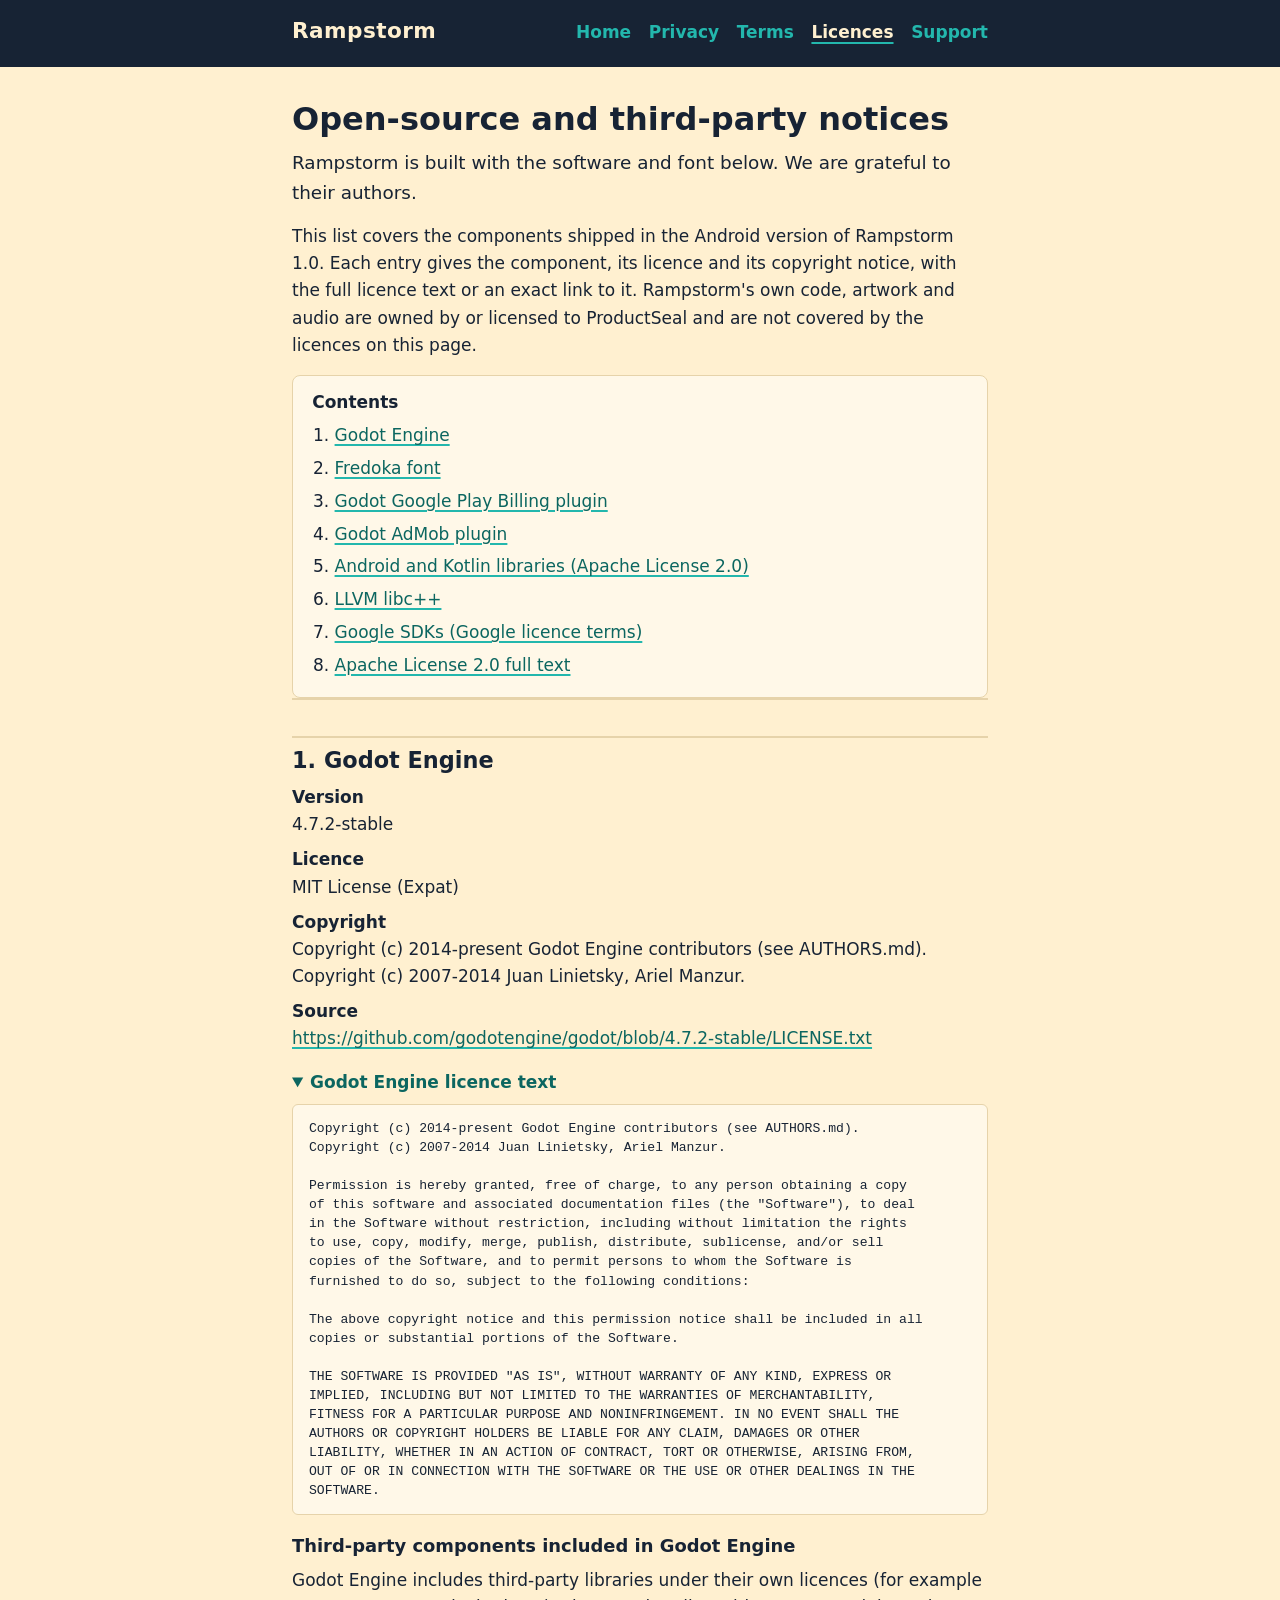
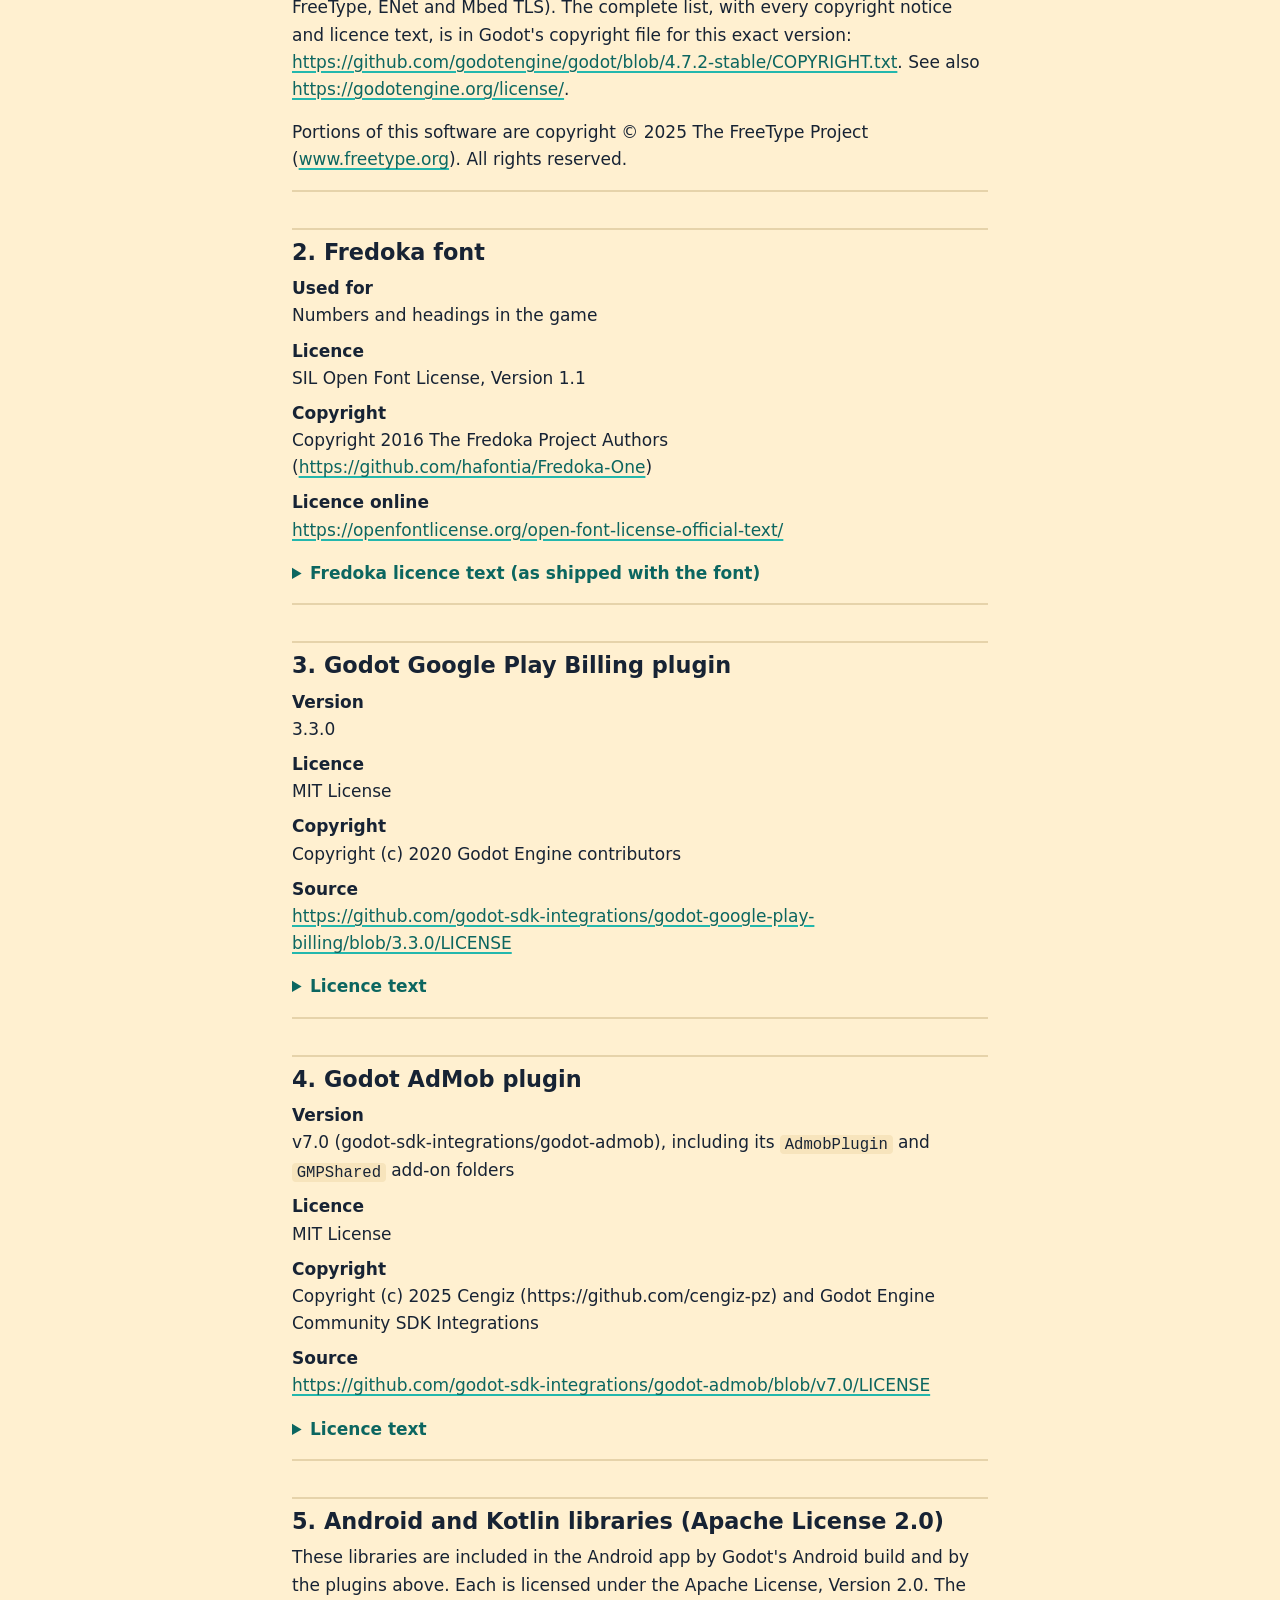
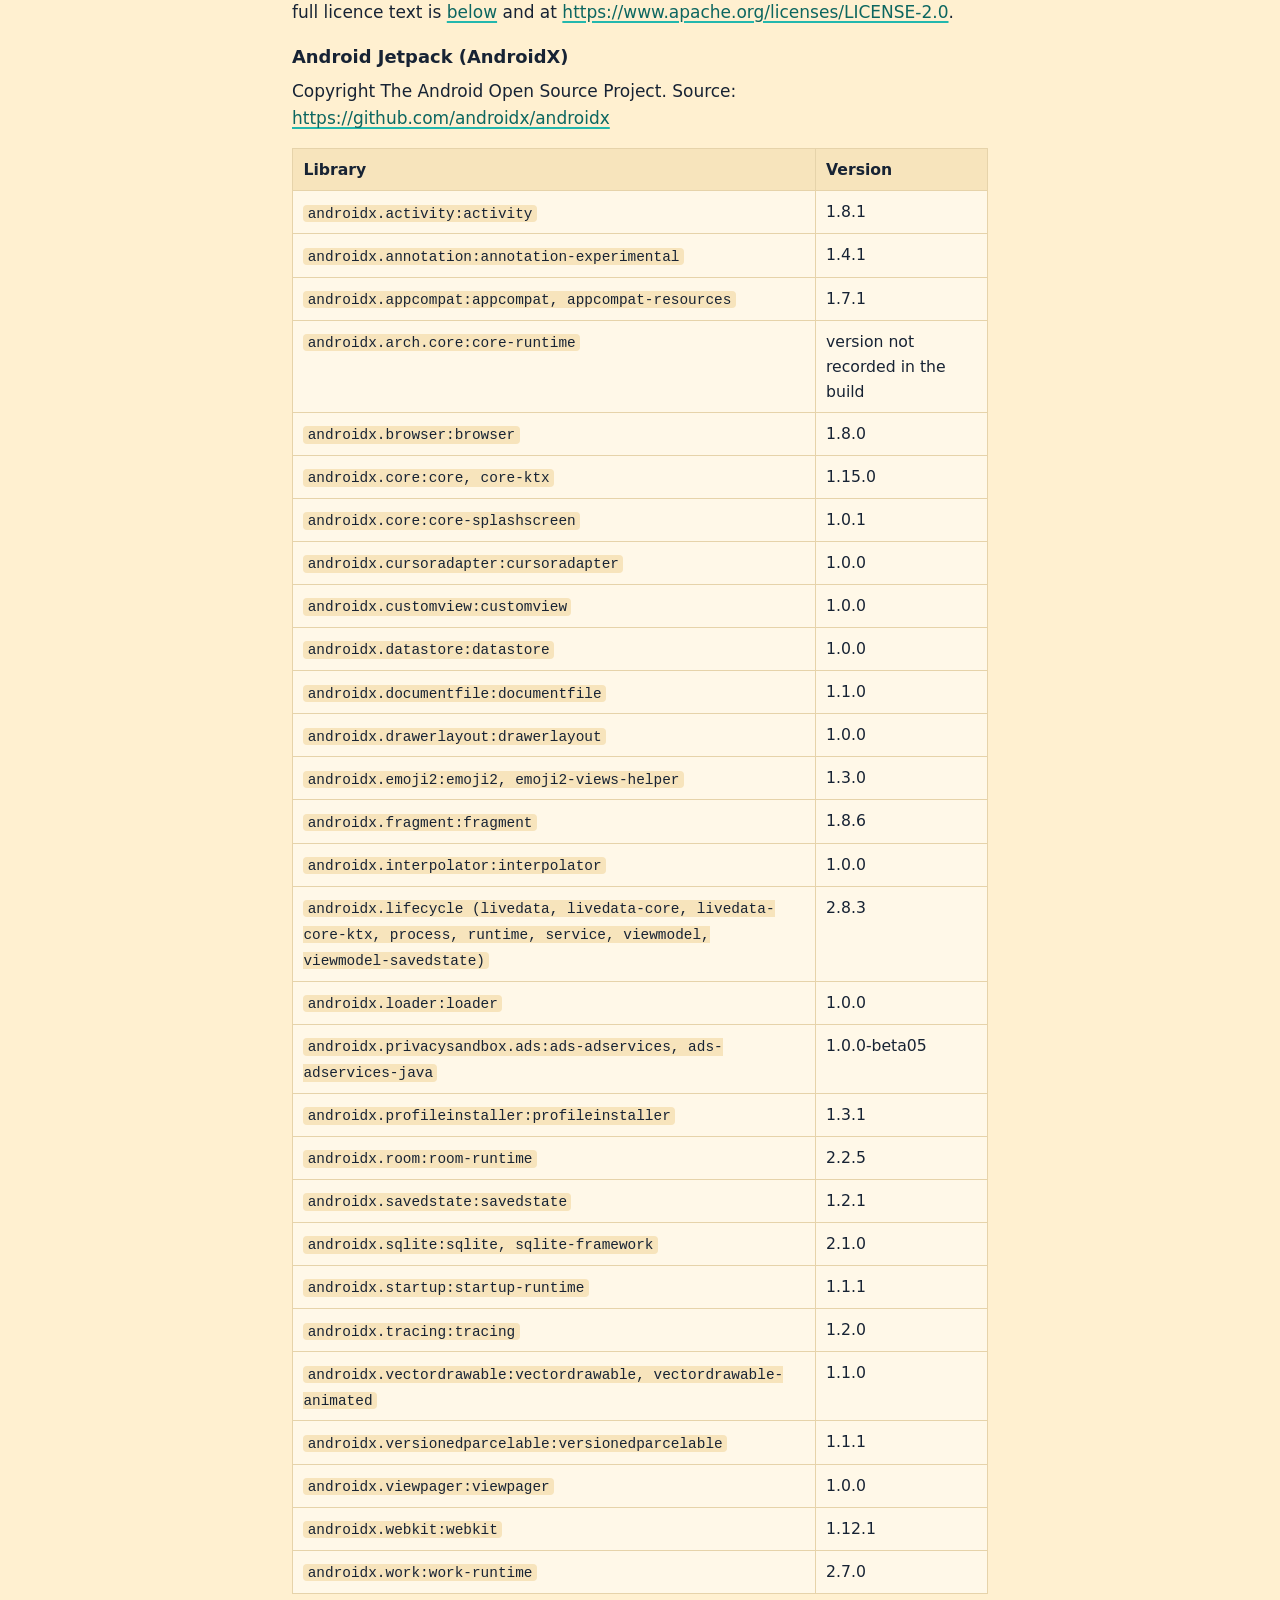
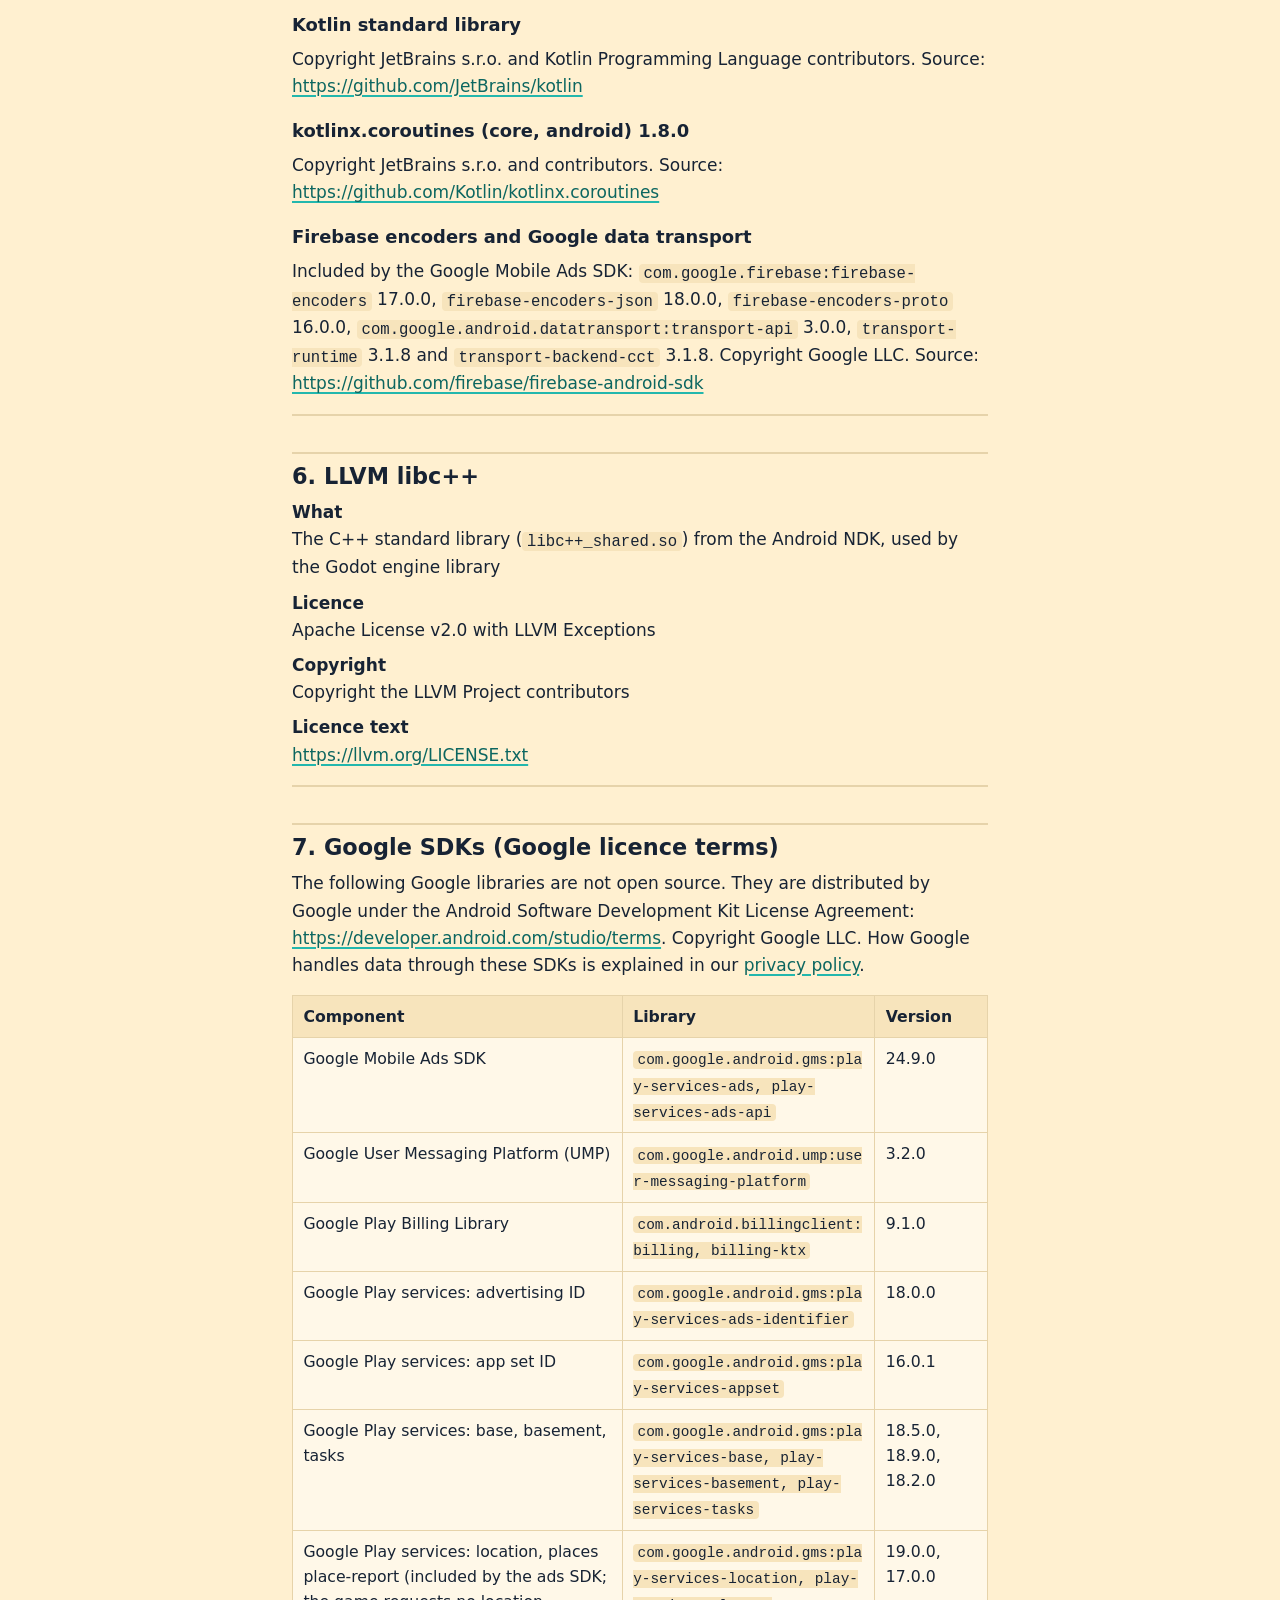
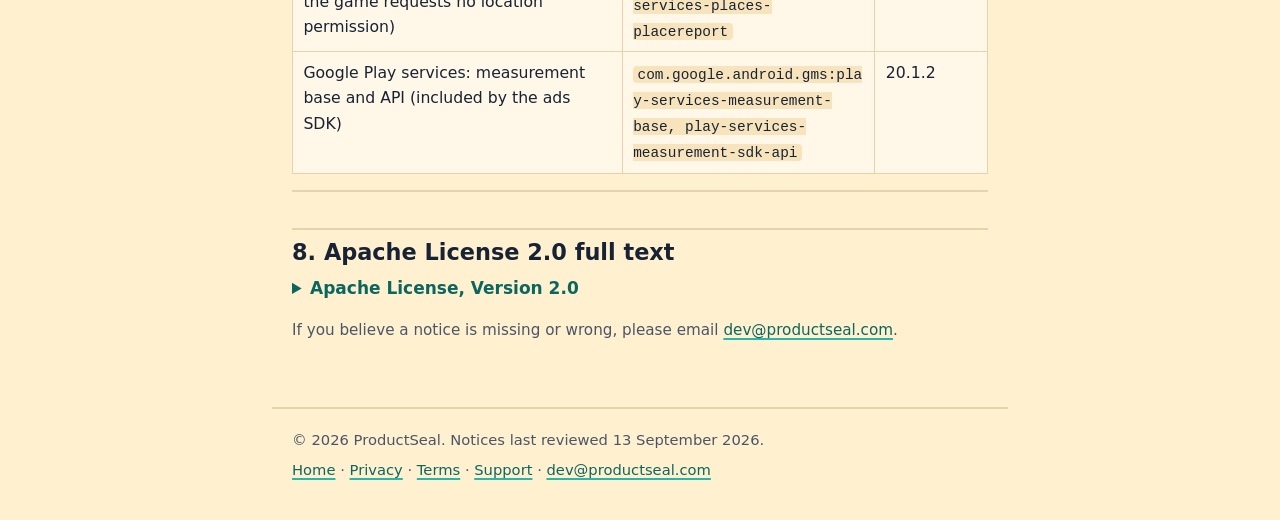
==== licenses/index.html @ 3d109c4e "Rampstorm legal site: privacy policy, terms, licences, support Co-Authored-By: Claude Opus 5 <norepl" ====
<!DOCTYPE html>
<html lang="en">
<head>
<meta charset="utf-8">
<meta name="viewport" content="width=device-width, initial-scale=1">
<title>Licences - Rampstorm</title>
<meta name="description" content="Open-source and third-party notices for Rampstorm: Godot Engine, Fredoka, Godot plugins, Android libraries and Google SDKs.">
<link rel="stylesheet" href="../style.css">
</head>
<body>
<header class="site-header">
  <div class="wrap">
    <a class="brand" href="../index.html">Rampstorm</a>
    <nav class="site-nav" aria-label="Site">
      <ul>
        <li><a href="../index.html">Home</a></li>
        <li><a href="../privacy/index.html">Privacy</a></li>
        <li><a href="../terms/index.html">Terms</a></li>
        <li><a href="index.html" aria-current="page">Licences</a></li>
        <li><a href="../support/index.html">Support</a></li>
      </ul>
    </nav>
  </div>
</header>

<main class="wrap">
  <h1>Open-source and third-party notices</h1>
  <p class="lede">Rampstorm is built with the software and font below. We are grateful to their authors.</p>
  <p>This list covers the components shipped in the Android version of Rampstorm 1.0. Each entry gives the component, its licence and its copyright notice, with the full licence text or an exact link to it. Rampstorm's own code, artwork and audio are owned by or licensed to ProductSeal and are not covered by the licences on this page.</p>

  <nav class="toc" aria-label="Contents">
    <strong>Contents</strong>
    <ol>
      <li><a href="#godot">Godot Engine</a></li>
      <li><a href="#fredoka">Fredoka font</a></li>
      <li><a href="#billing-plugin">Godot Google Play Billing plugin</a></li>
      <li><a href="#admob-plugin">Godot AdMob plugin</a></li>
      <li><a href="#apache">Android and Kotlin libraries (Apache License 2.0)</a></li>
      <li><a href="#llvm">LLVM libc++</a></li>
      <li><a href="#google">Google SDKs (Google licence terms)</a></li>
      <li><a href="#apache-text">Apache License 2.0 full text</a></li>
    </ol>
  </nav>

  <section class="component" id="godot">
    <h2>1. Godot Engine</h2>
    <dl class="facts">
      <dt>Version</dt><dd>4.7.2-stable</dd>
      <dt>Licence</dt><dd>MIT License (Expat)</dd>
      <dt>Copyright</dt><dd>Copyright (c) 2014-present Godot Engine contributors (see AUTHORS.md).<br>Copyright (c) 2007-2014 Juan Linietsky, Ariel Manzur.</dd>
      <dt>Source</dt><dd><a href="https://github.com/godotengine/godot/blob/4.7.2-stable/LICENSE.txt">https://github.com/godotengine/godot/blob/4.7.2-stable/LICENSE.txt</a></dd>
    </dl>
    <details open>
      <summary>Godot Engine licence text</summary>
      <pre class="license">Copyright (c) 2014-present Godot Engine contributors (see AUTHORS.md).
Copyright (c) 2007-2014 Juan Linietsky, Ariel Manzur.

Permission is hereby granted, free of charge, to any person obtaining a copy
of this software and associated documentation files (the &quot;Software&quot;), to deal
in the Software without restriction, including without limitation the rights
to use, copy, modify, merge, publish, distribute, sublicense, and/or sell
copies of the Software, and to permit persons to whom the Software is
furnished to do so, subject to the following conditions:

The above copyright notice and this permission notice shall be included in all
copies or substantial portions of the Software.

THE SOFTWARE IS PROVIDED &quot;AS IS&quot;, WITHOUT WARRANTY OF ANY KIND, EXPRESS OR
IMPLIED, INCLUDING BUT NOT LIMITED TO THE WARRANTIES OF MERCHANTABILITY,
FITNESS FOR A PARTICULAR PURPOSE AND NONINFRINGEMENT. IN NO EVENT SHALL THE
AUTHORS OR COPYRIGHT HOLDERS BE LIABLE FOR ANY CLAIM, DAMAGES OR OTHER
LIABILITY, WHETHER IN AN ACTION OF CONTRACT, TORT OR OTHERWISE, ARISING FROM,
OUT OF OR IN CONNECTION WITH THE SOFTWARE OR THE USE OR OTHER DEALINGS IN THE
SOFTWARE.</pre>
    </details>
    <h3>Third-party components included in Godot Engine</h3>
    <p>Godot Engine includes third-party libraries under their own licences (for example FreeType, ENet and Mbed TLS). The complete list, with every copyright notice and licence text, is in Godot's copyright file for this exact version: <a href="https://github.com/godotengine/godot/blob/4.7.2-stable/COPYRIGHT.txt">https://github.com/godotengine/godot/blob/4.7.2-stable/COPYRIGHT.txt</a>. See also <a href="https://godotengine.org/license/">https://godotengine.org/license/</a>.</p>
    <p>Portions of this software are copyright &copy; 2025 The FreeType Project (<a href="https://freetype.org">www.freetype.org</a>). All rights reserved.</p>
  </section>

  <section class="component" id="fredoka">
    <h2>2. Fredoka font</h2>
    <dl class="facts">
      <dt>Used for</dt><dd>Numbers and headings in the game</dd>
      <dt>Licence</dt><dd>SIL Open Font License, Version 1.1</dd>
      <dt>Copyright</dt><dd>Copyright 2016 The Fredoka Project Authors (<a href="https://github.com/hafontia/Fredoka-One">https://github.com/hafontia/Fredoka-One</a>)</dd>
      <dt>Licence online</dt><dd><a href="https://openfontlicense.org/open-font-license-official-text/">https://openfontlicense.org/open-font-license-official-text/</a></dd>
    </dl>
    <details>
      <summary>Fredoka licence text (as shipped with the font)</summary>
      <pre class="license">Copyright 2016 The Fredoka Project Authors (https://github.com/hafontia/Fredoka-One)

This Font Software is licensed under the SIL Open Font License, Version 1.1.
This license is copied below, and is also available with a FAQ at:
http://scripts.sil.org/OFL


-----------------------------------------------------------
SIL OPEN FONT LICENSE Version 1.1 - 26 February 2007
-----------------------------------------------------------

PREAMBLE
The goals of the Open Font License (OFL) are to stimulate worldwide
development of collaborative font projects, to support the font creation
efforts of academic and linguistic communities, and to provide a free and
open framework in which fonts may be shared and improved in partnership
with others.

The OFL allows the licensed fonts to be used, studied, modified and
redistributed freely as long as they are not sold by themselves. The
fonts, including any derivative works, can be bundled, embedded, 
redistributed and/or sold with any software provided that any reserved
names are not used by derivative works. The fonts and derivatives,
however, cannot be released under any other type of license. The
requirement for fonts to remain under this license does not apply
to any document created using the fonts or their derivatives.

DEFINITIONS
&quot;Font Software&quot; refers to the set of files released by the Copyright
Holder(s) under this license and clearly marked as such. This may
include source files, build scripts and documentation.

&quot;Reserved Font Name&quot; refers to any names specified as such after the
copyright statement(s).

&quot;Original Version&quot; refers to the collection of Font Software components as
distributed by the Copyright Holder(s).

&quot;Modified Version&quot; refers to any derivative made by adding to, deleting,
or substituting -- in part or in whole -- any of the components of the
Original Version, by changing formats or by porting the Font Software to a
new environment.

&quot;Author&quot; refers to any designer, engineer, programmer, technical
writer or other person who contributed to the Font Software.

PERMISSION &amp; CONDITIONS
Permission is hereby granted, free of charge, to any person obtaining
a copy of the Font Software, to use, study, copy, merge, embed, modify,
redistribute, and sell modified and unmodified copies of the Font
Software, subject to the following conditions:

1) Neither the Font Software nor any of its individual components,
in Original or Modified Versions, may be sold by itself.

2) Original or Modified Versions of the Font Software may be bundled,
redistributed and/or sold with any software, provided that each copy
contains the above copyright notice and this license. These can be
included either as stand-alone text files, human-readable headers or
in the appropriate machine-readable metadata fields within text or
binary files as long as those fields can be easily viewed by the user.

3) No Modified Version of the Font Software may use the Reserved Font
Name(s) unless explicit written permission is granted by the corresponding
Copyright Holder. This restriction only applies to the primary font name as
presented to the users.

4) The name(s) of the Copyright Holder(s) or the Author(s) of the Font
Software shall not be used to promote, endorse or advertise any
Modified Version, except to acknowledge the contribution(s) of the
Copyright Holder(s) and the Author(s) or with their explicit written
permission.

5) The Font Software, modified or unmodified, in part or in whole,
must be distributed entirely under this license, and must not be
distributed under any other license. The requirement for fonts to
remain under this license does not apply to any document created
using the Font Software.

TERMINATION
This license becomes null and void if any of the above conditions are
not met.

DISCLAIMER
THE FONT SOFTWARE IS PROVIDED &quot;AS IS&quot;, WITHOUT WARRANTY OF ANY KIND,
EXPRESS OR IMPLIED, INCLUDING BUT NOT LIMITED TO ANY WARRANTIES OF
MERCHANTABILITY, FITNESS FOR A PARTICULAR PURPOSE AND NONINFRINGEMENT
OF COPYRIGHT, PATENT, TRADEMARK, OR OTHER RIGHT. IN NO EVENT SHALL THE
COPYRIGHT HOLDER BE LIABLE FOR ANY CLAIM, DAMAGES OR OTHER LIABILITY,
INCLUDING ANY GENERAL, SPECIAL, INDIRECT, INCIDENTAL, OR CONSEQUENTIAL
DAMAGES, WHETHER IN AN ACTION OF CONTRACT, TORT OR OTHERWISE, ARISING
FROM, OUT OF THE USE OR INABILITY TO USE THE FONT SOFTWARE OR FROM
OTHER DEALINGS IN THE FONT SOFTWARE.</pre>
    </details>
  </section>

  <section class="component" id="billing-plugin">
    <h2>3. Godot Google Play Billing plugin</h2>
    <dl class="facts">
      <dt>Version</dt><dd>3.3.0</dd>
      <dt>Licence</dt><dd>MIT License</dd>
      <dt>Copyright</dt><dd>Copyright (c) 2020 Godot Engine contributors</dd>
      <dt>Source</dt><dd><a href="https://github.com/godot-sdk-integrations/godot-google-play-billing/blob/3.3.0/LICENSE">https://github.com/godot-sdk-integrations/godot-google-play-billing/blob/3.3.0/LICENSE</a></dd>
    </dl>
    <details>
      <summary>Licence text</summary>
      <pre class="license">MIT License

Copyright (c) 2020 Godot Engine contributors

Permission is hereby granted, free of charge, to any person obtaining a copy
of this software and associated documentation files (the &quot;Software&quot;), to deal
in the Software without restriction, including without limitation the rights
to use, copy, modify, merge, publish, distribute, sublicense, and/or sell
copies of the Software, and to permit persons to whom the Software is
furnished to do so, subject to the following conditions:

The above copyright notice and this permission notice shall be included in all
copies or substantial portions of the Software.

THE SOFTWARE IS PROVIDED &quot;AS IS&quot;, WITHOUT WARRANTY OF ANY KIND, EXPRESS OR
IMPLIED, INCLUDING BUT NOT LIMITED TO THE WARRANTIES OF MERCHANTABILITY,
FITNESS FOR A PARTICULAR PURPOSE AND NONINFRINGEMENT. IN NO EVENT SHALL THE
AUTHORS OR COPYRIGHT HOLDERS BE LIABLE FOR ANY CLAIM, DAMAGES OR OTHER
LIABILITY, WHETHER IN AN ACTION OF CONTRACT, TORT OR OTHERWISE, ARISING FROM,
OUT OF OR IN CONNECTION WITH THE SOFTWARE OR THE USE OR OTHER DEALINGS IN THE
SOFTWARE.</pre>
    </details>
  </section>

  <section class="component" id="admob-plugin">
    <h2>4. Godot AdMob plugin</h2>
    <dl class="facts">
      <dt>Version</dt><dd>v7.0 (godot-sdk-integrations/godot-admob), including its <code>AdmobPlugin</code> and <code>GMPShared</code> add-on folders</dd>
      <dt>Licence</dt><dd>MIT License</dd>
      <dt>Copyright</dt><dd>Copyright (c) 2025 Cengiz (https://github.com/cengiz-pz) and Godot Engine Community SDK Integrations</dd>
      <dt>Source</dt><dd><a href="https://github.com/godot-sdk-integrations/godot-admob/blob/v7.0/LICENSE">https://github.com/godot-sdk-integrations/godot-admob/blob/v7.0/LICENSE</a></dd>
    </dl>
    <details>
      <summary>Licence text</summary>
      <pre class="license">MIT License

Copyright (c) 2025 Cengiz (https://github.com/cengiz-pz) and Godot Engine Community SDK Integrations

Permission is hereby granted, free of charge, to any person obtaining a copy
of this software and associated documentation files (the &quot;Software&quot;), to deal
in the Software without restriction, including without limitation the rights
to use, copy, modify, merge, publish, distribute, sublicense, and/or sell
copies of the Software, and to permit persons to whom the Software is
furnished to do so, subject to the following conditions:

The above copyright notice and this permission notice shall be included in all
copies or substantial portions of the Software.

THE SOFTWARE IS PROVIDED &quot;AS IS&quot;, WITHOUT WARRANTY OF ANY KIND, EXPRESS OR
IMPLIED, INCLUDING BUT NOT LIMITED TO THE WARRANTIES OF MERCHANTABILITY,
FITNESS FOR A PARTICULAR PURPOSE AND NONINFRINGEMENT. IN NO EVENT SHALL THE
AUTHORS OR COPYRIGHT HOLDERS BE LIABLE FOR ANY CLAIM, DAMAGES OR OTHER
LIABILITY, WHETHER IN AN ACTION OF CONTRACT, TORT OR OTHERWISE, ARISING FROM,
OUT OF OR IN CONNECTION WITH THE SOFTWARE OR THE USE OR OTHER DEALINGS IN THE
SOFTWARE.</pre>
    </details>
  </section>

  <section class="component" id="apache">
    <h2>5. Android and Kotlin libraries (Apache License 2.0)</h2>
    <p>These libraries are included in the Android app by Godot's Android build and by the plugins above. Each is licensed under the Apache License, Version 2.0. The full licence text is <a href="#apache-text">below</a> and at <a href="https://www.apache.org/licenses/LICENSE-2.0">https://www.apache.org/licenses/LICENSE-2.0</a>.</p>

    <h3>Android Jetpack (AndroidX)</h3>
    <p>Copyright The Android Open Source Project. Source: <a href="https://github.com/androidx/androidx">https://github.com/androidx/androidx</a></p>
    <div class="table-scroll">
      <table>
        <thead><tr><th scope="col">Library</th><th scope="col">Version</th></tr></thead>
        <tbody>
          <tr><td><code>androidx.activity:activity</code></td><td>1.8.1</td></tr>
          <tr><td><code>androidx.annotation:annotation-experimental</code></td><td>1.4.1</td></tr>
          <tr><td><code>androidx.appcompat:appcompat, appcompat-resources</code></td><td>1.7.1</td></tr>
          <tr><td><code>androidx.arch.core:core-runtime</code></td><td>version not recorded in the build</td></tr>
          <tr><td><code>androidx.browser:browser</code></td><td>1.8.0</td></tr>
          <tr><td><code>androidx.core:core, core-ktx</code></td><td>1.15.0</td></tr>
          <tr><td><code>androidx.core:core-splashscreen</code></td><td>1.0.1</td></tr>
          <tr><td><code>androidx.cursoradapter:cursoradapter</code></td><td>1.0.0</td></tr>
          <tr><td><code>androidx.customview:customview</code></td><td>1.0.0</td></tr>
          <tr><td><code>androidx.datastore:datastore</code></td><td>1.0.0</td></tr>
          <tr><td><code>androidx.documentfile:documentfile</code></td><td>1.1.0</td></tr>
          <tr><td><code>androidx.drawerlayout:drawerlayout</code></td><td>1.0.0</td></tr>
          <tr><td><code>androidx.emoji2:emoji2, emoji2-views-helper</code></td><td>1.3.0</td></tr>
          <tr><td><code>androidx.fragment:fragment</code></td><td>1.8.6</td></tr>
          <tr><td><code>androidx.interpolator:interpolator</code></td><td>1.0.0</td></tr>
          <tr><td><code>androidx.lifecycle (livedata, livedata-core, livedata-core-ktx, process, runtime, service, viewmodel, viewmodel-savedstate)</code></td><td>2.8.3</td></tr>
          <tr><td><code>androidx.loader:loader</code></td><td>1.0.0</td></tr>
          <tr><td><code>androidx.privacysandbox.ads:ads-adservices, ads-adservices-java</code></td><td>1.0.0-beta05</td></tr>
          <tr><td><code>androidx.profileinstaller:profileinstaller</code></td><td>1.3.1</td></tr>
          <tr><td><code>androidx.room:room-runtime</code></td><td>2.2.5</td></tr>
          <tr><td><code>androidx.savedstate:savedstate</code></td><td>1.2.1</td></tr>
          <tr><td><code>androidx.sqlite:sqlite, sqlite-framework</code></td><td>2.1.0</td></tr>
          <tr><td><code>androidx.startup:startup-runtime</code></td><td>1.1.1</td></tr>
          <tr><td><code>androidx.tracing:tracing</code></td><td>1.2.0</td></tr>
          <tr><td><code>androidx.vectordrawable:vectordrawable, vectordrawable-animated</code></td><td>1.1.0</td></tr>
          <tr><td><code>androidx.versionedparcelable:versionedparcelable</code></td><td>1.1.1</td></tr>
          <tr><td><code>androidx.viewpager:viewpager</code></td><td>1.0.0</td></tr>
          <tr><td><code>androidx.webkit:webkit</code></td><td>1.12.1</td></tr>
          <tr><td><code>androidx.work:work-runtime</code></td><td>2.7.0</td></tr>
        </tbody>
      </table>
    </div>

    <h3>Kotlin standard library</h3>
    <p>Copyright JetBrains s.r.o. and Kotlin Programming Language contributors. Source: <a href="https://github.com/JetBrains/kotlin">https://github.com/JetBrains/kotlin</a></p>

    <h3>kotlinx.coroutines (core, android) 1.8.0</h3>
    <p>Copyright JetBrains s.r.o. and contributors. Source: <a href="https://github.com/Kotlin/kotlinx.coroutines">https://github.com/Kotlin/kotlinx.coroutines</a></p>

    <h3>Firebase encoders and Google data transport</h3>
    <p>Included by the Google Mobile Ads SDK: <code>com.google.firebase:firebase-encoders</code> 17.0.0, <code>firebase-encoders-json</code> 18.0.0, <code>firebase-encoders-proto</code> 16.0.0, <code>com.google.android.datatransport:transport-api</code> 3.0.0, <code>transport-runtime</code> 3.1.8 and <code>transport-backend-cct</code> 3.1.8. Copyright Google LLC. Source: <a href="https://github.com/firebase/firebase-android-sdk">https://github.com/firebase/firebase-android-sdk</a></p>
  </section>

  <section class="component" id="llvm">
    <h2>6. LLVM libc++</h2>
    <dl class="facts">
      <dt>What</dt><dd>The C++ standard library (<code>libc++_shared.so</code>) from the Android NDK, used by the Godot engine library</dd>
      <dt>Licence</dt><dd>Apache License v2.0 with LLVM Exceptions</dd>
      <dt>Copyright</dt><dd>Copyright the LLVM Project contributors</dd>
      <dt>Licence text</dt><dd><a href="https://llvm.org/LICENSE.txt">https://llvm.org/LICENSE.txt</a></dd>
    </dl>
  </section>

  <section class="component" id="google">
    <h2>7. Google SDKs (Google licence terms)</h2>
    <p>The following Google libraries are not open source. They are distributed by Google under the Android Software Development Kit License Agreement: <a href="https://developer.android.com/studio/terms">https://developer.android.com/studio/terms</a>. Copyright Google LLC. How Google handles data through these SDKs is explained in our <a href="../privacy/index.html">privacy policy</a>.</p>
    <div class="table-scroll">
      <table>
        <thead><tr><th scope="col">Component</th><th scope="col">Library</th><th scope="col">Version</th></tr></thead>
        <tbody>
          <tr><td>Google Mobile Ads SDK</td><td><code>com.google.android.gms:play-services-ads, play-services-ads-api</code></td><td>24.9.0</td></tr>
          <tr><td>Google User Messaging Platform (UMP)</td><td><code>com.google.android.ump:user-messaging-platform</code></td><td>3.2.0</td></tr>
          <tr><td>Google Play Billing Library</td><td><code>com.android.billingclient:billing, billing-ktx</code></td><td>9.1.0</td></tr>
          <tr><td>Google Play services: advertising ID</td><td><code>com.google.android.gms:play-services-ads-identifier</code></td><td>18.0.0</td></tr>
          <tr><td>Google Play services: app set ID</td><td><code>com.google.android.gms:play-services-appset</code></td><td>16.0.1</td></tr>
          <tr><td>Google Play services: base, basement, tasks</td><td><code>com.google.android.gms:play-services-base, play-services-basement, play-services-tasks</code></td><td>18.5.0, 18.9.0, 18.2.0</td></tr>
          <tr><td>Google Play services: location, places place-report (included by the ads SDK; the game requests no location permission)</td><td><code>com.google.android.gms:play-services-location, play-services-places-placereport</code></td><td>19.0.0, 17.0.0</td></tr>
          <tr><td>Google Play services: measurement base and API (included by the ads SDK)</td><td><code>com.google.android.gms:play-services-measurement-base, play-services-measurement-sdk-api</code></td><td>20.1.2</td></tr>
        </tbody>
      </table>
    </div>
  </section>

  <section class="component" id="apache-text">
    <h2>8. Apache License 2.0 full text</h2>
    <details>
      <summary>Apache License, Version 2.0</summary>
      <pre class="license">                                 Apache License
                           Version 2.0, January 2004
                        http://www.apache.org/licenses/

   TERMS AND CONDITIONS FOR USE, REPRODUCTION, AND DISTRIBUTION

   1. Definitions.

      &quot;License&quot; shall mean the terms and conditions for use, reproduction,
      and distribution as defined by Sections 1 through 9 of this document.

      &quot;Licensor&quot; shall mean the copyright owner or entity authorized by
      the copyright owner that is granting the License.

      &quot;Legal Entity&quot; shall mean the union of the acting entity and all
      other entities that control, are controlled by, or are under common
      control with that entity. For the purposes of this definition,
      &quot;control&quot; means (i) the power, direct or indirect, to cause the
      direction or management of such entity, whether by contract or
      otherwise, or (ii) ownership of fifty percent (50%) or more of the
      outstanding shares, or (iii) beneficial ownership of such entity.

      &quot;You&quot; (or &quot;Your&quot;) shall mean an individual or Legal Entity
      exercising permissions granted by this License.

      &quot;Source&quot; form shall mean the preferred form for making modifications,
      including but not limited to software source code, documentation
      source, and configuration files.

      &quot;Object&quot; form shall mean any form resulting from mechanical
      transformation or translation of a Source form, including but
      not limited to compiled object code, generated documentation,
      and conversions to other media types.

      &quot;Work&quot; shall mean the work of authorship, whether in Source or
      Object form, made available under the License, as indicated by a
      copyright notice that is included in or attached to the work
      (an example is provided in the Appendix below).

      &quot;Derivative Works&quot; shall mean any work, whether in Source or Object
      form, that is based on (or derived from) the Work and for which the
      editorial revisions, annotations, elaborations, or other modifications
      represent, as a whole, an original work of authorship. For the purposes
      of this License, Derivative Works shall not include works that remain
      separable from, or merely link (or bind by name) to the interfaces of,
      the Work and Derivative Works thereof.

      &quot;Contribution&quot; shall mean any work of authorship, including
      the original version of the Work and any modifications or additions
      to that Work or Derivative Works thereof, that is intentionally
      submitted to Licensor for inclusion in the Work by the copyright owner
      or by an individual or Legal Entity authorized to submit on behalf of
      the copyright owner. For the purposes of this definition, &quot;submitted&quot;
      means any form of electronic, verbal, or written communication sent
      to the Licensor or its representatives, including but not limited to
      communication on electronic mailing lists, source code control systems,
      and issue tracking systems that are managed by, or on behalf of, the
      Licensor for the purpose of discussing and improving the Work, but
      excluding communication that is conspicuously marked or otherwise
      designated in writing by the copyright owner as &quot;Not a Contribution.&quot;

      &quot;Contributor&quot; shall mean Licensor and any individual or Legal Entity
      on behalf of whom a Contribution has been received by Licensor and
      subsequently incorporated within the Work.

   2. Grant of Copyright License. Subject to the terms and conditions of
      this License, each Contributor hereby grants to You a perpetual,
      worldwide, non-exclusive, no-charge, royalty-free, irrevocable
      copyright license to reproduce, prepare Derivative Works of,
      publicly display, publicly perform, sublicense, and distribute the
      Work and such Derivative Works in Source or Object form.

   3. Grant of Patent License. Subject to the terms and conditions of
      this License, each Contributor hereby grants to You a perpetual,
      worldwide, non-exclusive, no-charge, royalty-free, irrevocable
      (except as stated in this section) patent license to make, have made,
      use, offer to sell, sell, import, and otherwise transfer the Work,
      where such license applies only to those patent claims licensable
      by such Contributor that are necessarily infringed by their
      Contribution(s) alone or by combination of their Contribution(s)
      with the Work to which such Contribution(s) was submitted. If You
      institute patent litigation against any entity (including a
      cross-claim or counterclaim in a lawsuit) alleging that the Work
      or a Contribution incorporated within the Work constitutes direct
      or contributory patent infringement, then any patent licenses
      granted to You under this License for that Work shall terminate
      as of the date such litigation is filed.

   4. Redistribution. You may reproduce and distribute copies of the
      Work or Derivative Works thereof in any medium, with or without
      modifications, and in Source or Object form, provided that You
      meet the following conditions:

      (a) You must give any other recipients of the Work or
          Derivative Works a copy of this License; and

      (b) You must cause any modified files to carry prominent notices
          stating that You changed the files; and

      (c) You must retain, in the Source form of any Derivative Works
          that You distribute, all copyright, patent, trademark, and
          attribution notices from the Source form of the Work,
          excluding those notices that do not pertain to any part of
          the Derivative Works; and

      (d) If the Work includes a &quot;NOTICE&quot; text file as part of its
          distribution, then any Derivative Works that You distribute must
          include a readable copy of the attribution notices contained
          within such NOTICE file, excluding those notices that do not
          pertain to any part of the Derivative Works, in at least one
          of the following places: within a NOTICE text file distributed
          as part of the Derivative Works; within the Source form or
          documentation, if provided along with the Derivative Works; or,
          within a display generated by the Derivative Works, if and
          wherever such third-party notices normally appear. The contents
          of the NOTICE file are for informational purposes only and
          do not modify the License. You may add Your own attribution
          notices within Derivative Works that You distribute, alongside
          or as an addendum to the NOTICE text from the Work, provided
          that such additional attribution notices cannot be construed
          as modifying the License.

      You may add Your own copyright statement to Your modifications and
      may provide additional or different license terms and conditions
      for use, reproduction, or distribution of Your modifications, or
      for any such Derivative Works as a whole, provided Your use,
      reproduction, and distribution of the Work otherwise complies with
      the conditions stated in this License.

   5. Submission of Contributions. Unless You explicitly state otherwise,
      any Contribution intentionally submitted for inclusion in the Work
      by You to the Licensor shall be under the terms and conditions of
      this License, without any additional terms or conditions.
      Notwithstanding the above, nothing herein shall supersede or modify
      the terms of any separate license agreement you may have executed
      with Licensor regarding such Contributions.

   6. Trademarks. This License does not grant permission to use the trade
      names, trademarks, service marks, or product names of the Licensor,
      except as required for reasonable and customary use in describing the
      origin of the Work and reproducing the content of the NOTICE file.

   7. Disclaimer of Warranty. Unless required by applicable law or
      agreed to in writing, Licensor provides the Work (and each
      Contributor provides its Contributions) on an &quot;AS IS&quot; BASIS,
      WITHOUT WARRANTIES OR CONDITIONS OF ANY KIND, either express or
      implied, including, without limitation, any warranties or conditions
      of TITLE, NON-INFRINGEMENT, MERCHANTABILITY, or FITNESS FOR A
      PARTICULAR PURPOSE. You are solely responsible for determining the
      appropriateness of using or redistributing the Work and assume any
      risks associated with Your exercise of permissions under this License.

   8. Limitation of Liability. In no event and under no legal theory,
      whether in tort (including negligence), contract, or otherwise,
      unless required by applicable law (such as deliberate and grossly
      negligent acts) or agreed to in writing, shall any Contributor be
      liable to You for damages, including any direct, indirect, special,
      incidental, or consequential damages of any character arising as a
      result of this License or out of the use or inability to use the
      Work (including but not limited to damages for loss of goodwill,
      work stoppage, computer failure or malfunction, or any and all
      other commercial damages or losses), even if such Contributor
      has been advised of the possibility of such damages.

   9. Accepting Warranty or Additional Liability. While redistributing
      the Work or Derivative Works thereof, You may choose to offer,
      and charge a fee for, acceptance of support, warranty, indemnity,
      or other liability obligations and/or rights consistent with this
      License. However, in accepting such obligations, You may act only
      on Your own behalf and on Your sole responsibility, not on behalf
      of any other Contributor, and only if You agree to indemnify,
      defend, and hold each Contributor harmless for any liability
      incurred by, or claims asserted against, such Contributor by reason
      of your accepting any such warranty or additional liability.

   END OF TERMS AND CONDITIONS

   APPENDIX: How to apply the Apache License to your work.

      To apply the Apache License to your work, attach the following
      boilerplate notice, with the fields enclosed by brackets &quot;[]&quot;
      replaced with your own identifying information. (Don&#x27;t include
      the brackets!)  The text should be enclosed in the appropriate
      comment syntax for the file format. We also recommend that a
      file or class name and description of purpose be included on the
      same &quot;printed page&quot; as the copyright notice for easier
      identification within third-party archives.

   Copyright [yyyy] [name of copyright owner]

   Licensed under the Apache License, Version 2.0 (the &quot;License&quot;);
   you may not use this file except in compliance with the License.
   You may obtain a copy of the License at

       http://www.apache.org/licenses/LICENSE-2.0

   Unless required by applicable law or agreed to in writing, software
   distributed under the License is distributed on an &quot;AS IS&quot; BASIS,
   WITHOUT WARRANTIES OR CONDITIONS OF ANY KIND, either express or implied.
   See the License for the specific language governing permissions and
   limitations under the License.</pre>
    </details>
  </section>

  <p class="meta">If you believe a notice is missing or wrong, please email <a href="mailto:dev@productseal.com">dev@productseal.com</a>.</p>
</main>

<footer class="site-footer wrap">
  <p>&copy; 2026 ProductSeal. Notices last reviewed 13 September 2026.</p>
  <p><a href="../index.html">Home</a> &middot; <a href="../privacy/index.html">Privacy</a> &middot; <a href="../terms/index.html">Terms</a> &middot; <a href="../support/index.html">Support</a> &middot; <a href="mailto:dev@productseal.com">dev@productseal.com</a></p>
</footer>
</body>
</html>
---- style.css ----
/* Rampstorm legal site. No external fonts, scripts, trackers or cookies. */

:root {
  color-scheme: light;
  --navy: #172334;
  --cream: #FFF0D0;
  --teal: #23B7AD;
  --teal-text: #0C6660;   /* darker teal for link text on cream, so it stays readable (contrast above 4.5:1) */
  --paper: #FFF8E8;
  --rule: #E6D3AA;
  --muted: #4A5566;
}

*, *::before, *::after { box-sizing: border-box; }

html { -webkit-text-size-adjust: 100%; }

body {
  margin: 0;
  background: var(--cream);
  color: var(--navy);
  font-family: system-ui, -apple-system, "Segoe UI", Roboto, "Noto Sans", "Helvetica Neue", Arial, sans-serif;
  font-size: 1.0625rem;
  line-height: 1.6;
}

.site-header {
  background: var(--navy);
  color: var(--cream);
}

.site-header .wrap {
  display: flex;
  flex-wrap: wrap;
  align-items: baseline;
  justify-content: space-between;
  gap: 0.5rem 1.5rem;
  padding-top: 0.9rem;
  padding-bottom: 0.9rem;
}

.brand {
  color: var(--cream);
  font-weight: 800;
  font-size: 1.35rem;
  letter-spacing: 0.02em;
  text-decoration: none;
}

.site-nav ul {
  list-style: none;
  margin: 0;
  padding: 0;
  display: flex;
  flex-wrap: wrap;
  gap: 0.25rem 1.1rem;
}

.site-nav a {
  color: var(--teal);
  font-weight: 600;
  text-decoration: none;
}

.site-nav a:hover,
.site-nav a:focus-visible { text-decoration: underline; }

.site-nav a[aria-current="page"] {
  color: var(--cream);
  text-decoration: underline;
  text-decoration-color: var(--teal);
  text-decoration-thickness: 2px;
  text-underline-offset: 4px;
}

.wrap {
  max-width: 46rem;
  margin: 0 auto;
  padding-left: 1.25rem;
  padding-right: 1.25rem;
}

main.wrap {
  padding-top: 2rem;
  padding-bottom: 3rem;
}

h1, h2, h3 {
  line-height: 1.25;
  margin: 2rem 0 0.6rem;
}

h1 { font-size: 2rem; margin-top: 0; }
h2 { font-size: 1.4rem; padding-top: 0.5rem; border-top: 2px solid var(--rule); }
h3 { font-size: 1.12rem; }

p, ul, ol, table { margin: 0 0 1rem; }

ul, ol { padding-left: 1.4rem; }
li { margin-bottom: 0.35rem; }

a {
  color: var(--teal-text);
  text-decoration: underline;
  text-decoration-color: var(--teal);
  text-decoration-thickness: 2px;
  text-underline-offset: 3px;
  overflow-wrap: anywhere;
}

a:hover, a:focus-visible { color: var(--navy); background: rgba(35, 183, 173, 0.18); }

a:focus-visible, summary:focus-visible {
  outline: 3px solid var(--teal);
  outline-offset: 2px;
}

.lede { font-size: 1.15rem; }

.meta {
  color: var(--muted);
  font-size: 0.95rem;
}

.card {
  background: var(--paper);
  border: 1px solid var(--rule);
  border-left: 5px solid var(--teal);
  border-radius: 8px;
  padding: 1rem 1.2rem;
  margin: 1.25rem 0;
}

.card > :last-child { margin-bottom: 0; }

.doc-list { list-style: none; padding: 0; }
.doc-list li { margin-bottom: 0.9rem; }
.doc-list a { font-weight: 700; font-size: 1.1rem; }

.toc {
  background: var(--paper);
  border: 1px solid var(--rule);
  border-radius: 8px;
  padding: 0.8rem 1.2rem;
}

.toc ol { margin: 0.4rem 0 0; }

.table-scroll {
  overflow-x: auto;
  margin: 0 0 1rem;
}

table {
  border-collapse: collapse;
  width: 100%;
  font-size: 0.98rem;
  background: var(--paper);
}

.table-scroll table { margin: 0; }

th, td {
  text-align: left;
  vertical-align: top;
  padding: 0.5rem 0.65rem;
  border: 1px solid var(--rule);
}

th { background: #F7E4BC; }

code {
  font-family: ui-monospace, "Cascadia Mono", Consolas, "Liberation Mono", monospace;
  font-size: 0.92em;
  background: #F7E4BC;
  padding: 0.05em 0.3em;
  border-radius: 4px;
  overflow-wrap: anywhere;
}

pre.license {
  font-family: ui-monospace, "Cascadia Mono", Consolas, "Liberation Mono", monospace;
  font-size: 0.82rem;
  line-height: 1.45;
  white-space: pre-wrap;
  overflow-wrap: anywhere;
  background: var(--paper);
  border: 1px solid var(--rule);
  border-radius: 6px;
  padding: 0.9rem 1rem;
  margin: 0.5rem 0 1rem;
}

details {
  margin: 0.5rem 0 1rem;
}

summary {
  cursor: pointer;
  font-weight: 600;
  color: var(--teal-text);
}

.component {
  border-top: 2px solid var(--rule);
  padding-top: 0.25rem;
}

.component h3 { margin-top: 1.25rem; }

dl.facts { margin: 0 0 1rem; }
dl.facts dt { font-weight: 700; margin-top: 0.5rem; }
dl.facts dd { margin: 0 0 0 0; }

.site-footer {
  border-top: 2px solid var(--rule);
  color: var(--muted);
  font-size: 0.92rem;
  padding-top: 1.2rem;
  padding-bottom: 2rem;
}

.site-footer p { margin-bottom: 0.4rem; }

@media (max-width: 30rem) {
  body { font-size: 1rem; }
  h1 { font-size: 1.65rem; }
  h2 { font-size: 1.25rem; }
  main.wrap { padding-top: 1.4rem; }
}

@media print {
  .site-header, .site-footer nav { display: none; }
  body { background: #fff; }
  a { color: var(--navy); }
}

.card h2 { border: 0; padding: 0; margin-top: 0; }
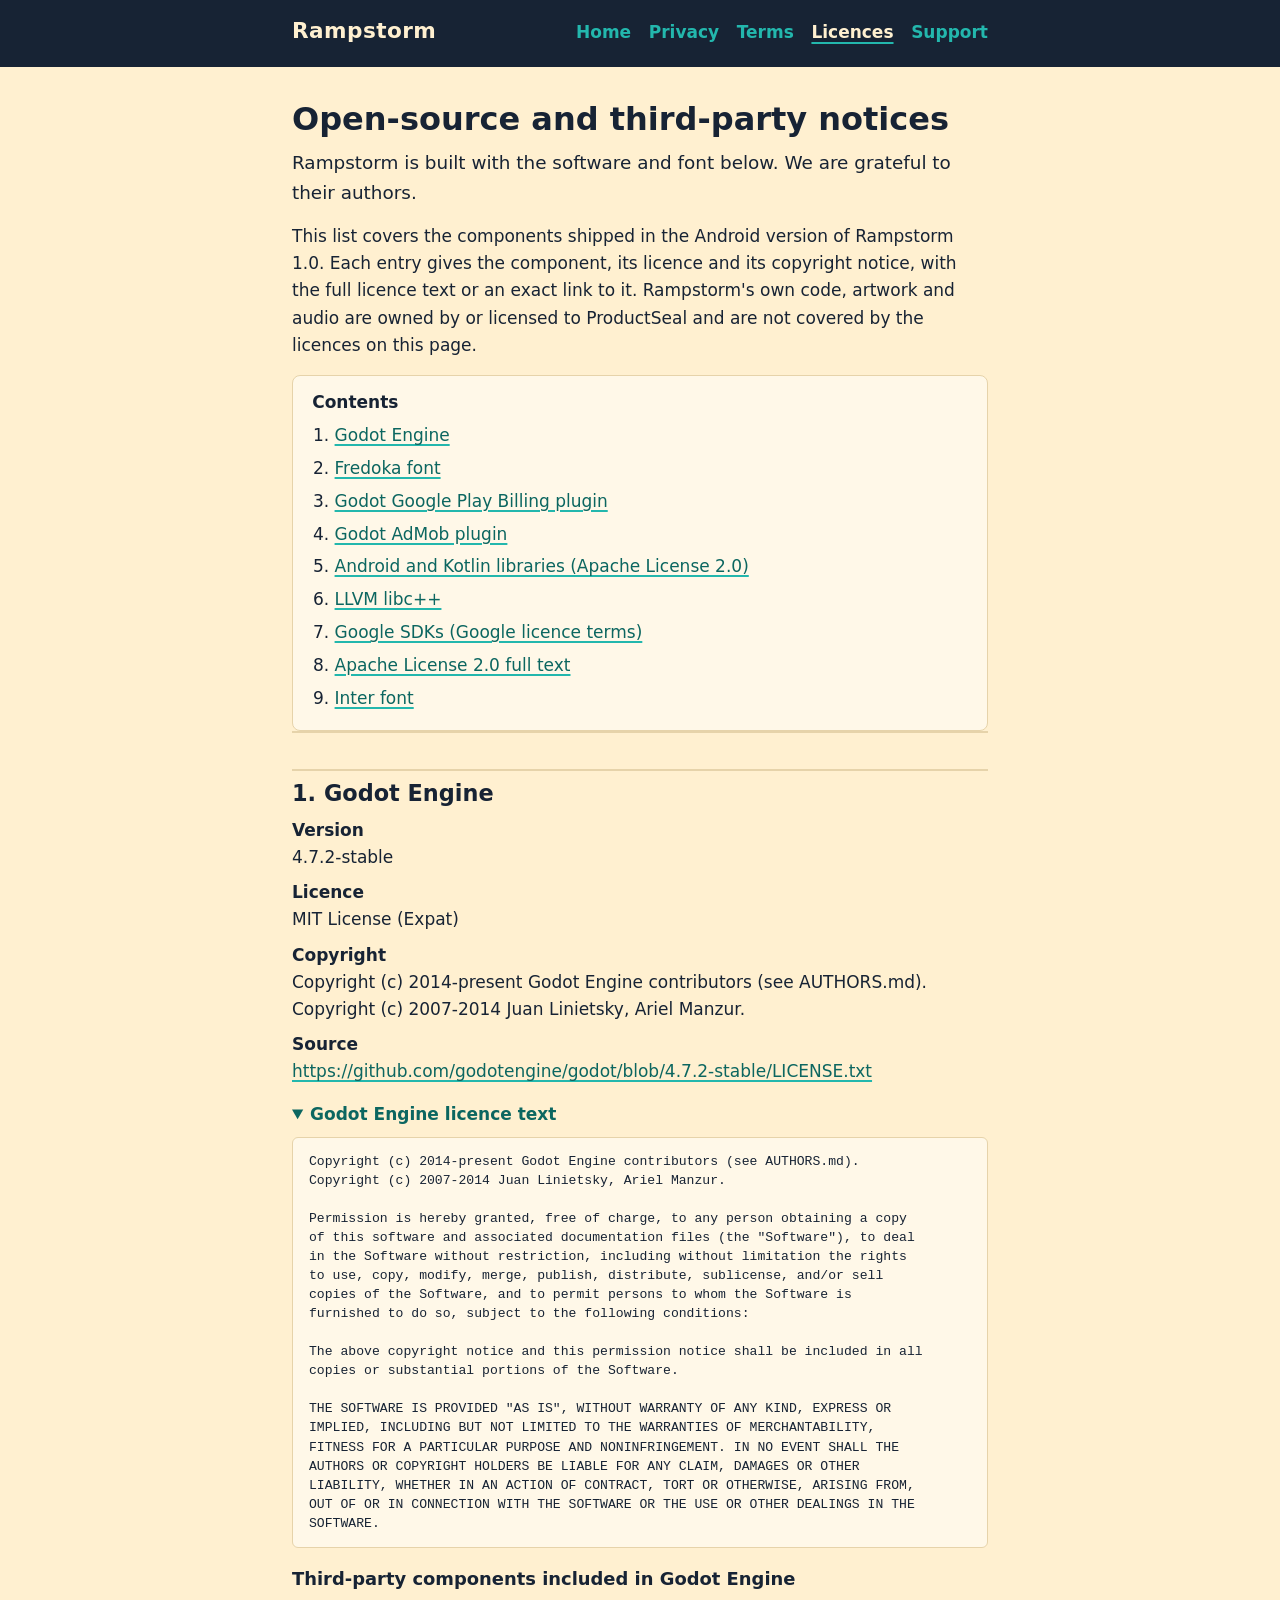
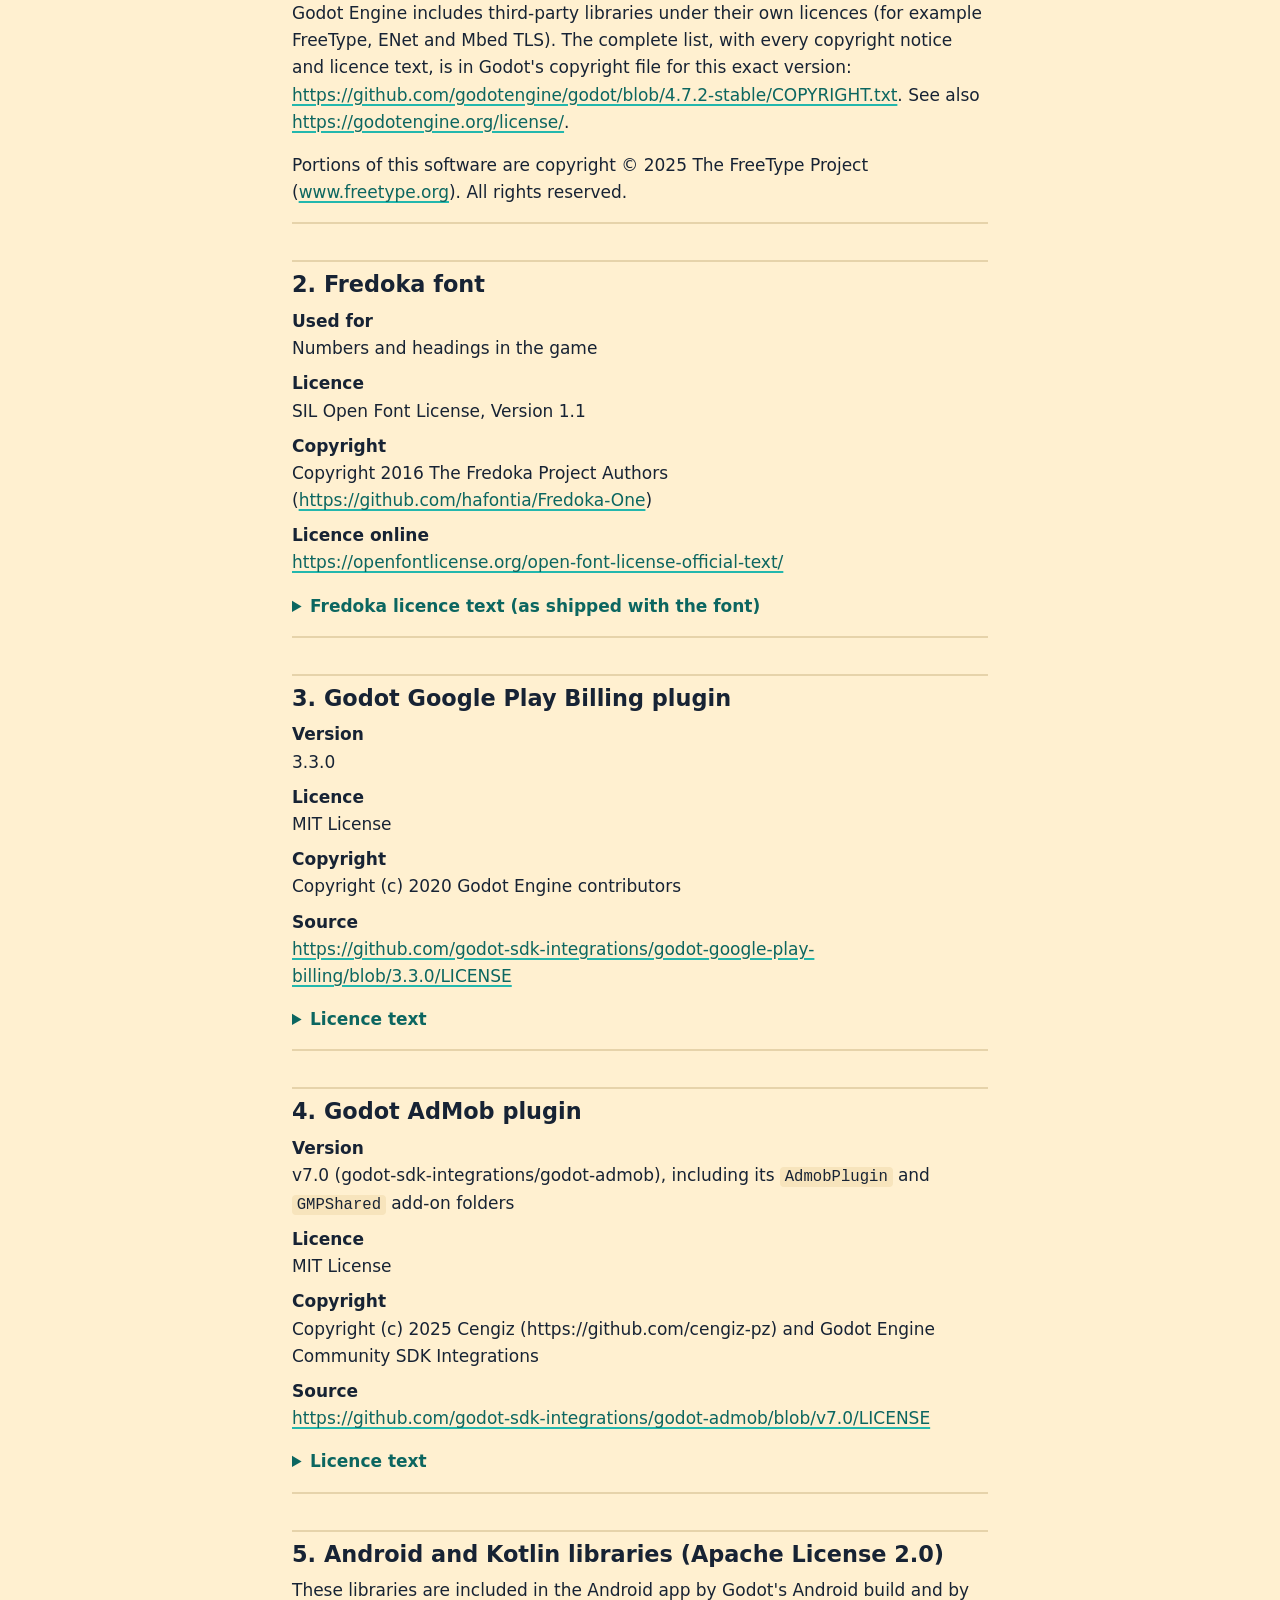
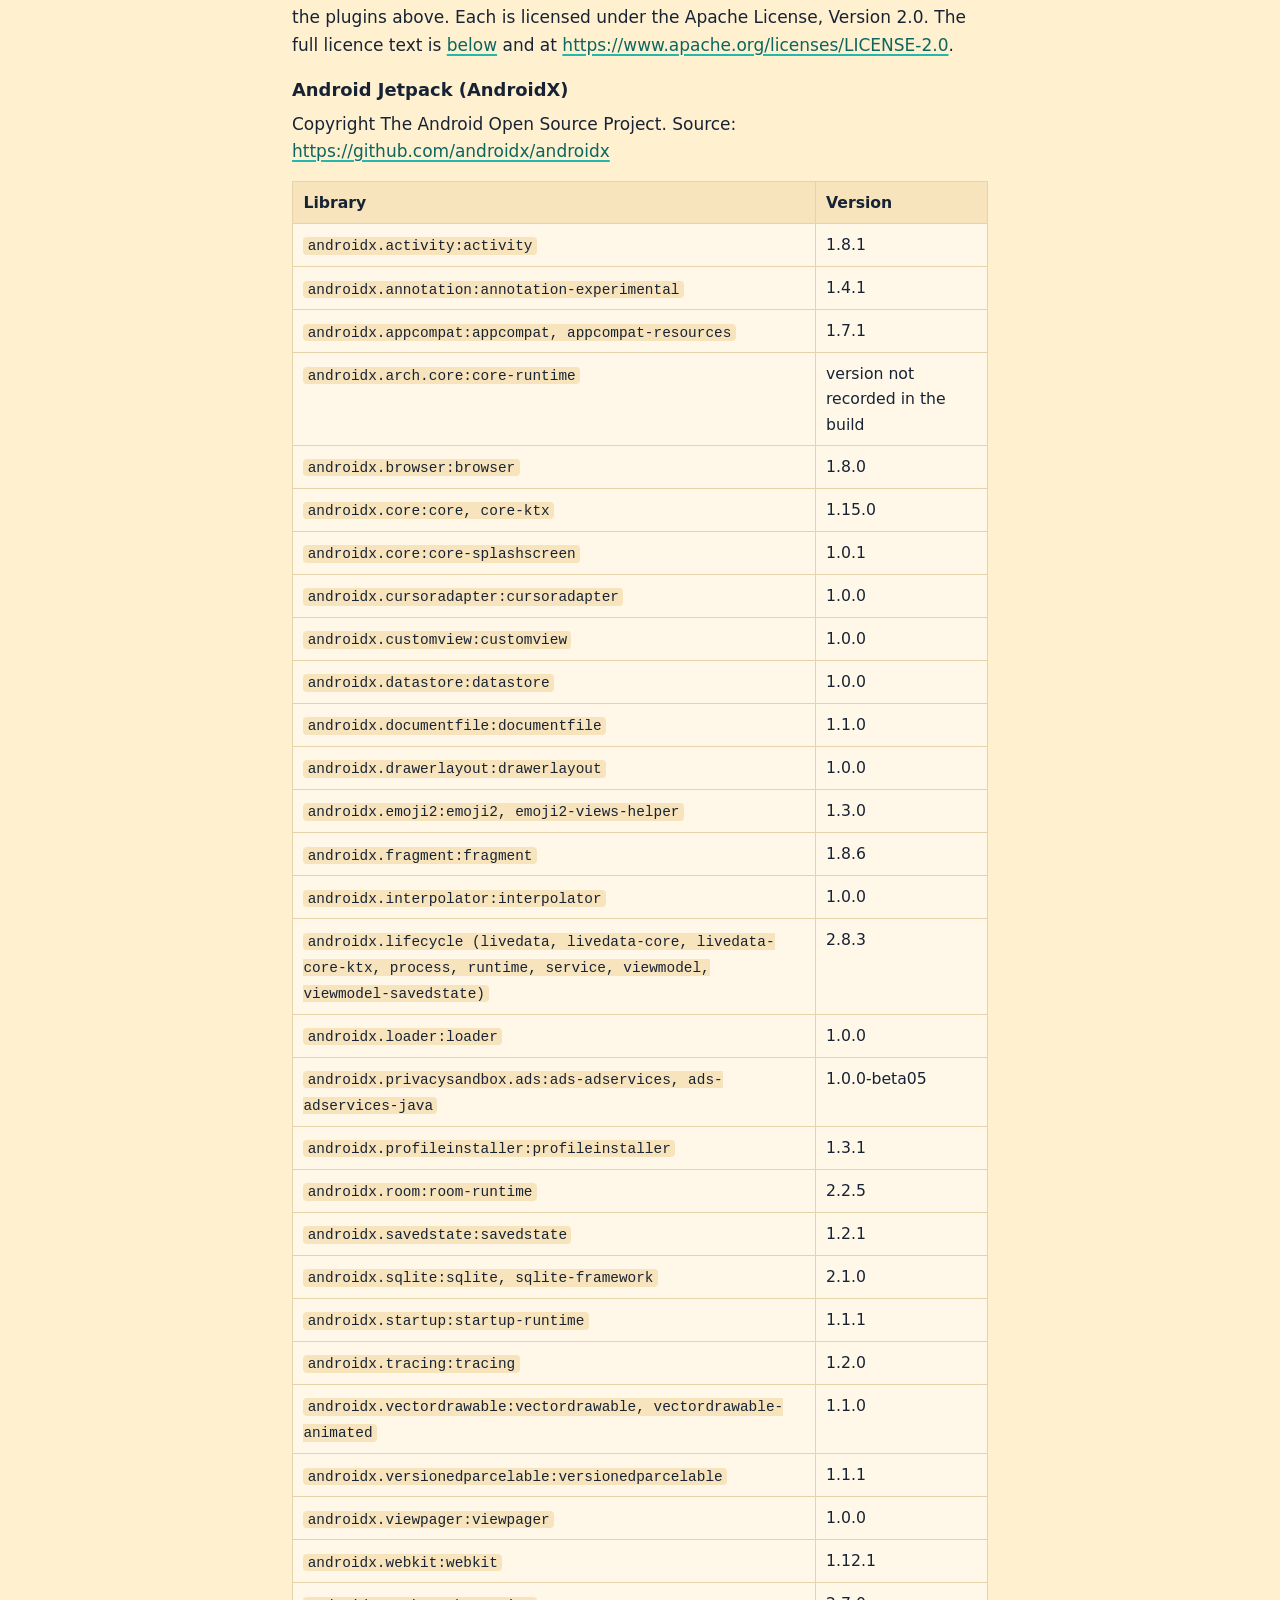
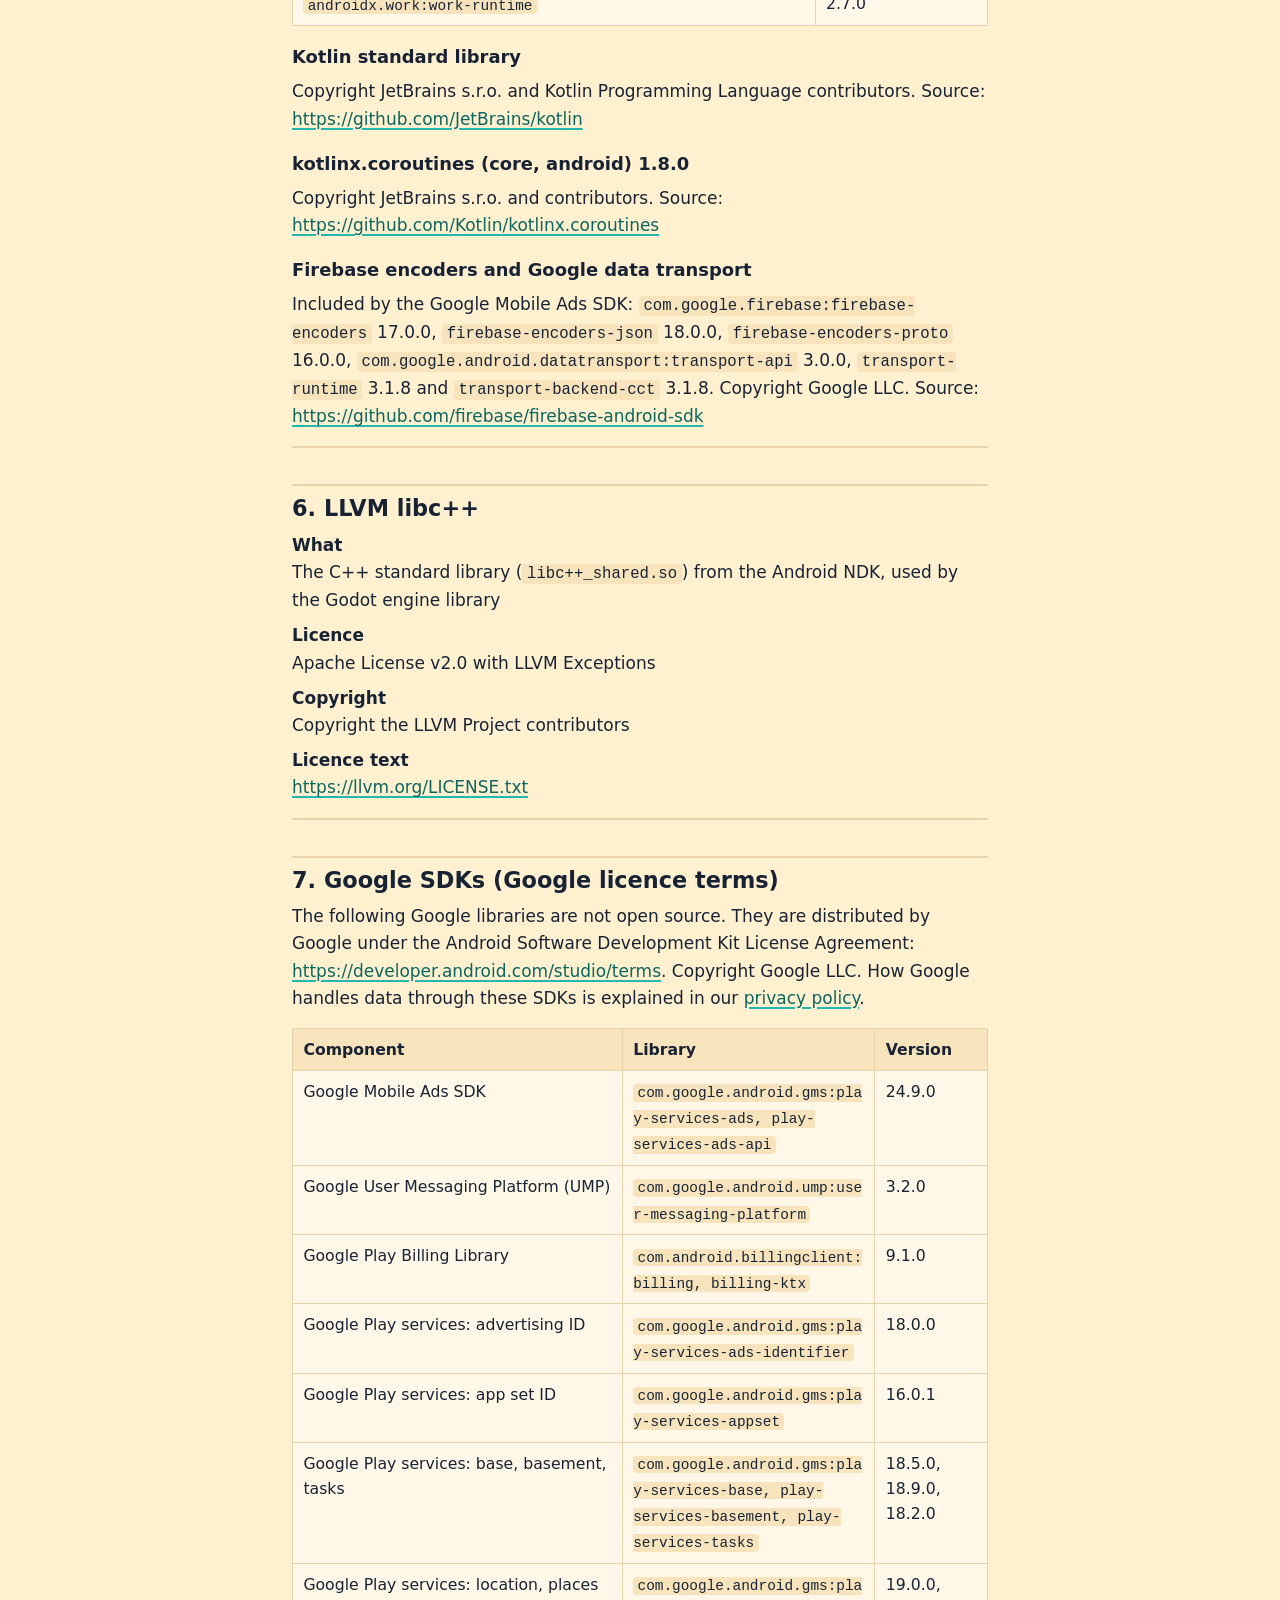
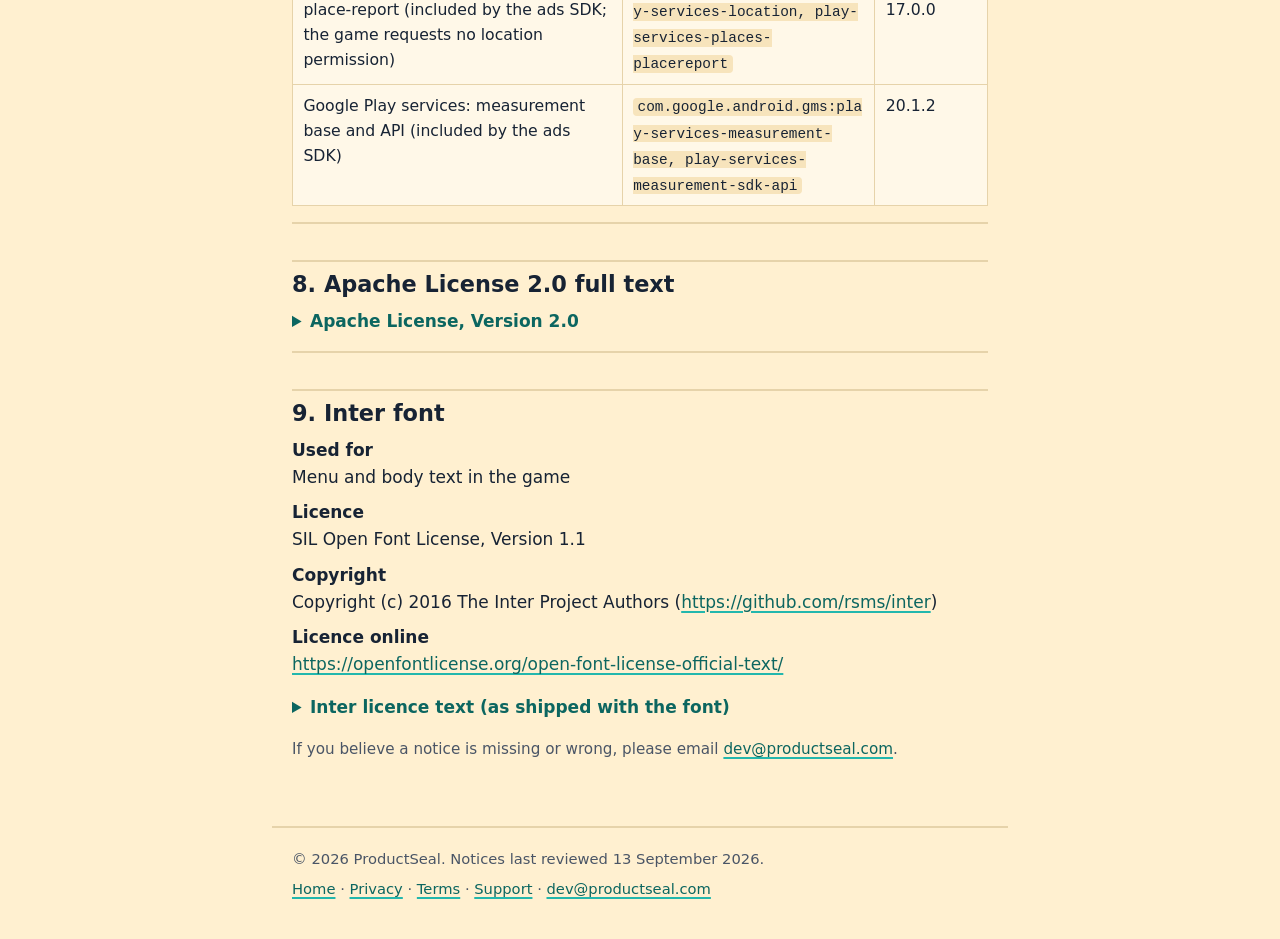
==== commit 494597b0: "docs(licenses): add the Inter font SIL OFL 1.1 notice Rampstorm ships Inter Regular and Bold (game/u" ====
--- a/licenses/index.html
+++ b/licenses/index.html
@@ -39,6 +39,7 @@
       <li><a href="#llvm">LLVM libc++</a></li>
       <li><a href="#google">Google SDKs (Google licence terms)</a></li>
       <li><a href="#apache-text">Apache License 2.0 full text</a></li>
+      <li><a href="#inter">Inter font</a></li>
     </ol>
   </nav>
 
@@ -543,6 +544,112 @@
     </details>
   </section>
 
+  <section class="component" id="inter">
+    <h2>9. Inter font</h2>
+    <dl class="facts">
+      <dt>Used for</dt><dd>Menu and body text in the game</dd>
+      <dt>Licence</dt><dd>SIL Open Font License, Version 1.1</dd>
+      <dt>Copyright</dt><dd>Copyright (c) 2016 The Inter Project Authors (<a href="https://github.com/rsms/inter">https://github.com/rsms/inter</a>)</dd>
+      <dt>Licence online</dt><dd><a href="https://openfontlicense.org/open-font-license-official-text/">https://openfontlicense.org/open-font-license-official-text/</a></dd>
+    </dl>
+    <details>
+      <summary>Inter licence text (as shipped with the font)</summary>
+      <pre class="license">Copyright (c) 2016 The Inter Project Authors (https://github.com/rsms/inter)
+
+This Font Software is licensed under the SIL Open Font License, Version 1.1.
+This license is copied below, and is also available with a FAQ at:
+http://scripts.sil.org/OFL
+
+
+-----------------------------------------------------------
+SIL OPEN FONT LICENSE Version 1.1 - 26 February 2007
+-----------------------------------------------------------
+
+PREAMBLE
+The goals of the Open Font License (OFL) are to stimulate worldwide
+development of collaborative font projects, to support the font creation
+efforts of academic and linguistic communities, and to provide a free and
+open framework in which fonts may be shared and improved in partnership
+with others.
+
+The OFL allows the licensed fonts to be used, studied, modified and
+redistributed freely as long as they are not sold by themselves. The
+fonts, including any derivative works, can be bundled, embedded,
+redistributed and/or sold with any software provided that any reserved
+names are not used by derivative works. The fonts and derivatives,
+however, cannot be released under any other type of license. The
+requirement for fonts to remain under this license does not apply
+to any document created using the fonts or their derivatives.
+
+DEFINITIONS
+&quot;Font Software&quot; refers to the set of files released by the Copyright
+Holder(s) under this license and clearly marked as such. This may
+include source files, build scripts and documentation.
+
+&quot;Reserved Font Name&quot; refers to any names specified as such after the
+copyright statement(s).
+
+&quot;Original Version&quot; refers to the collection of Font Software components as
+distributed by the Copyright Holder(s).
+
+&quot;Modified Version&quot; refers to any derivative made by adding to, deleting,
+or substituting -- in part or in whole -- any of the components of the
+Original Version, by changing formats or by porting the Font Software to a
+new environment.
+
+&quot;Author&quot; refers to any designer, engineer, programmer, technical
+writer or other person who contributed to the Font Software.
+
+PERMISSION &amp; CONDITIONS
+Permission is hereby granted, free of charge, to any person obtaining
+a copy of the Font Software, to use, study, copy, merge, embed, modify,
+redistribute, and sell modified and unmodified copies of the Font
+Software, subject to the following conditions:
+
+1) Neither the Font Software nor any of its individual components,
+in Original or Modified Versions, may be sold by itself.
+
+2) Original or Modified Versions of the Font Software may be bundled,
+redistributed and/or sold with any software, provided that each copy
+contains the above copyright notice and this license. These can be
+included either as stand-alone text files, human-readable headers or
+in the appropriate machine-readable metadata fields within text or
+binary files as long as those fields can be easily viewed by the user.
+
+3) No Modified Version of the Font Software may use the Reserved Font
+Name(s) unless explicit written permission is granted by the corresponding
+Copyright Holder. This restriction only applies to the primary font name as
+presented to the users.
+
+4) The name(s) of the Copyright Holder(s) or the Author(s) of the Font
+Software shall not be used to promote, endorse or advertise any
+Modified Version, except to acknowledge the contribution(s) of the
+Copyright Holder(s) and the Author(s) or with their explicit written
+permission.
+
+5) The Font Software, modified or unmodified, in part or in whole,
+must be distributed entirely under this license, and must not be
+distributed under any other license. The requirement for fonts to
+remain under this license does not apply to any document created
+using the Font Software.
+
+TERMINATION
+This license becomes null and void if any of the above conditions are
+not met.
+
+DISCLAIMER
+THE FONT SOFTWARE IS PROVIDED &quot;AS IS&quot;, WITHOUT WARRANTY OF ANY KIND,
+EXPRESS OR IMPLIED, INCLUDING BUT NOT LIMITED TO ANY WARRANTIES OF
+MERCHANTABILITY, FITNESS FOR A PARTICULAR PURPOSE AND NONINFRINGEMENT
+OF COPYRIGHT, PATENT, TRADEMARK, OR OTHER RIGHT. IN NO EVENT SHALL THE
+COPYRIGHT HOLDER BE LIABLE FOR ANY CLAIM, DAMAGES OR OTHER LIABILITY,
+INCLUDING ANY GENERAL, SPECIAL, INDIRECT, INCIDENTAL, OR CONSEQUENTIAL
+DAMAGES, WHETHER IN AN ACTION OF CONTRACT, TORT OR OTHERWISE, ARISING
+FROM, OUT OF THE USE OR INABILITY TO USE THE FONT SOFTWARE OR FROM
+OTHER DEALINGS IN THE FONT SOFTWARE.</pre>
+    </details>
+  </section>
+
   <p class="meta">If you believe a notice is missing or wrong, please email <a href="mailto:dev@productseal.com">dev@productseal.com</a>.</p>
 </main>
 
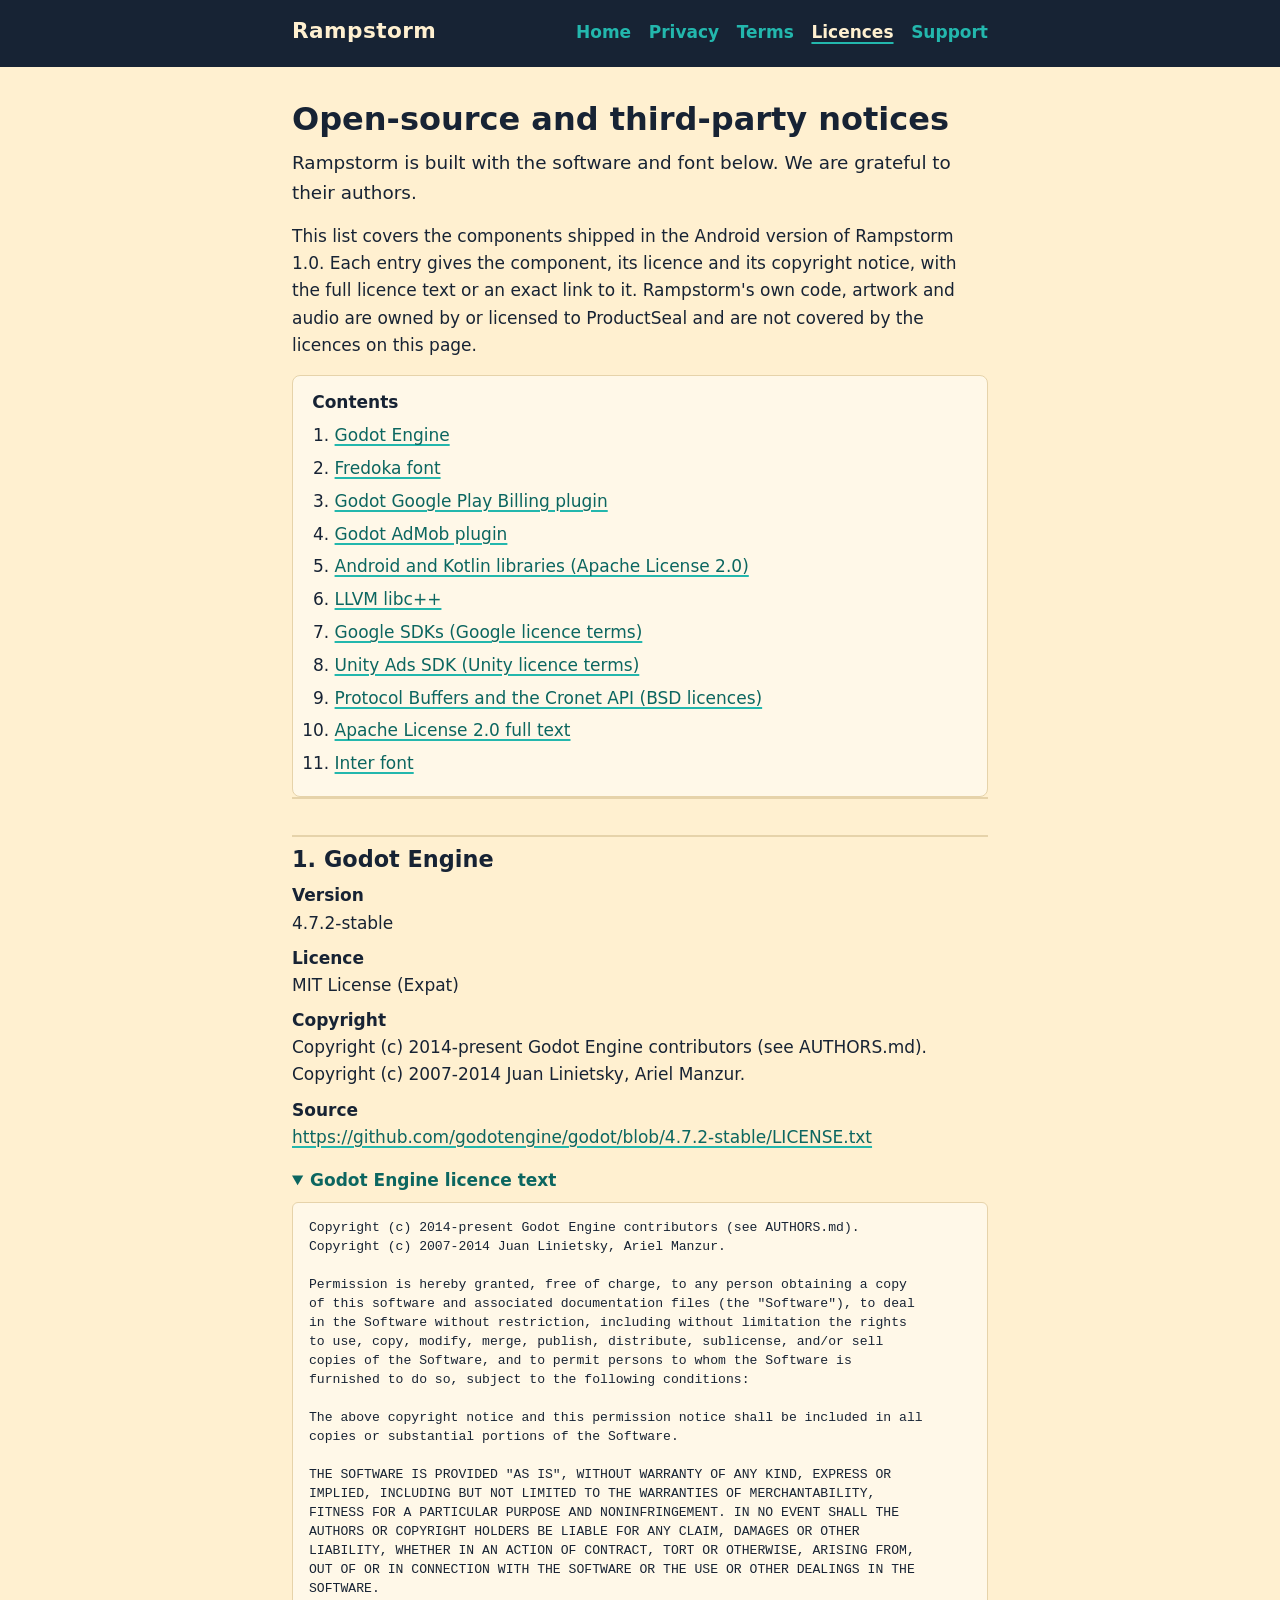
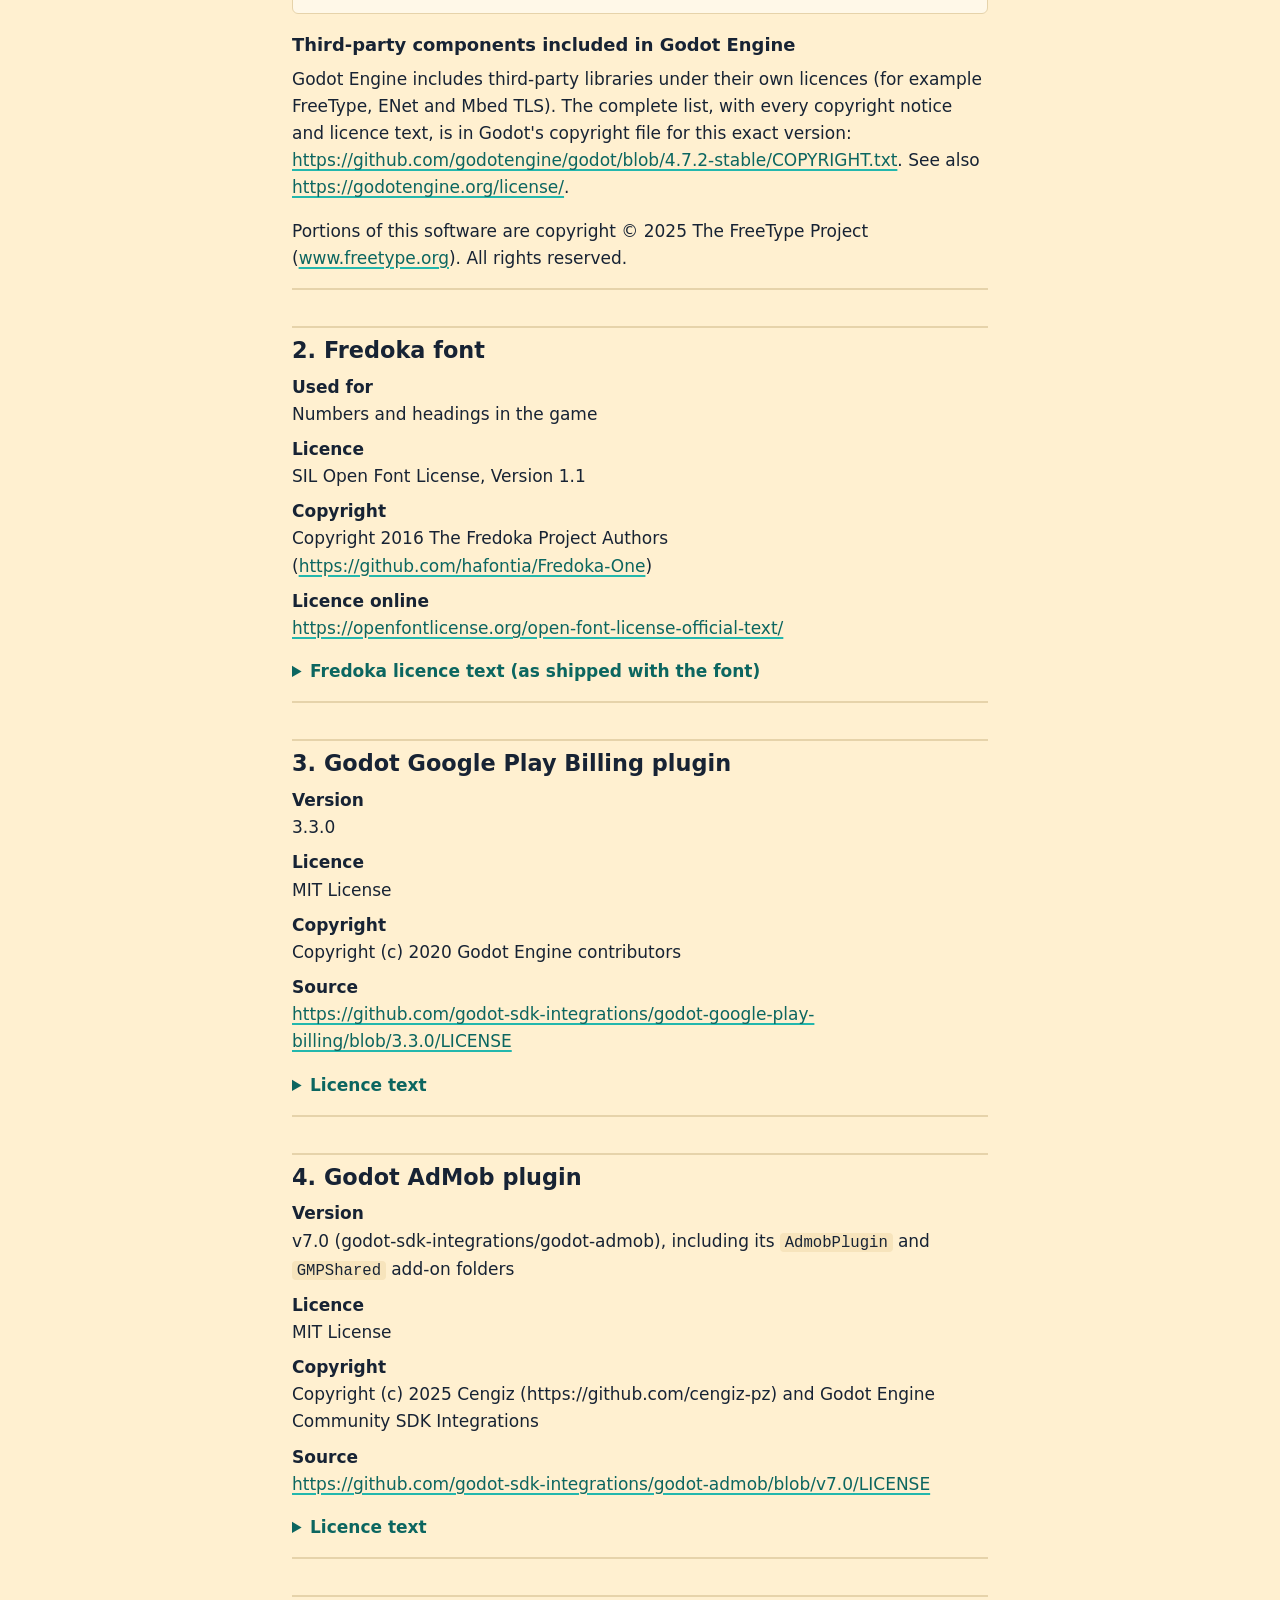
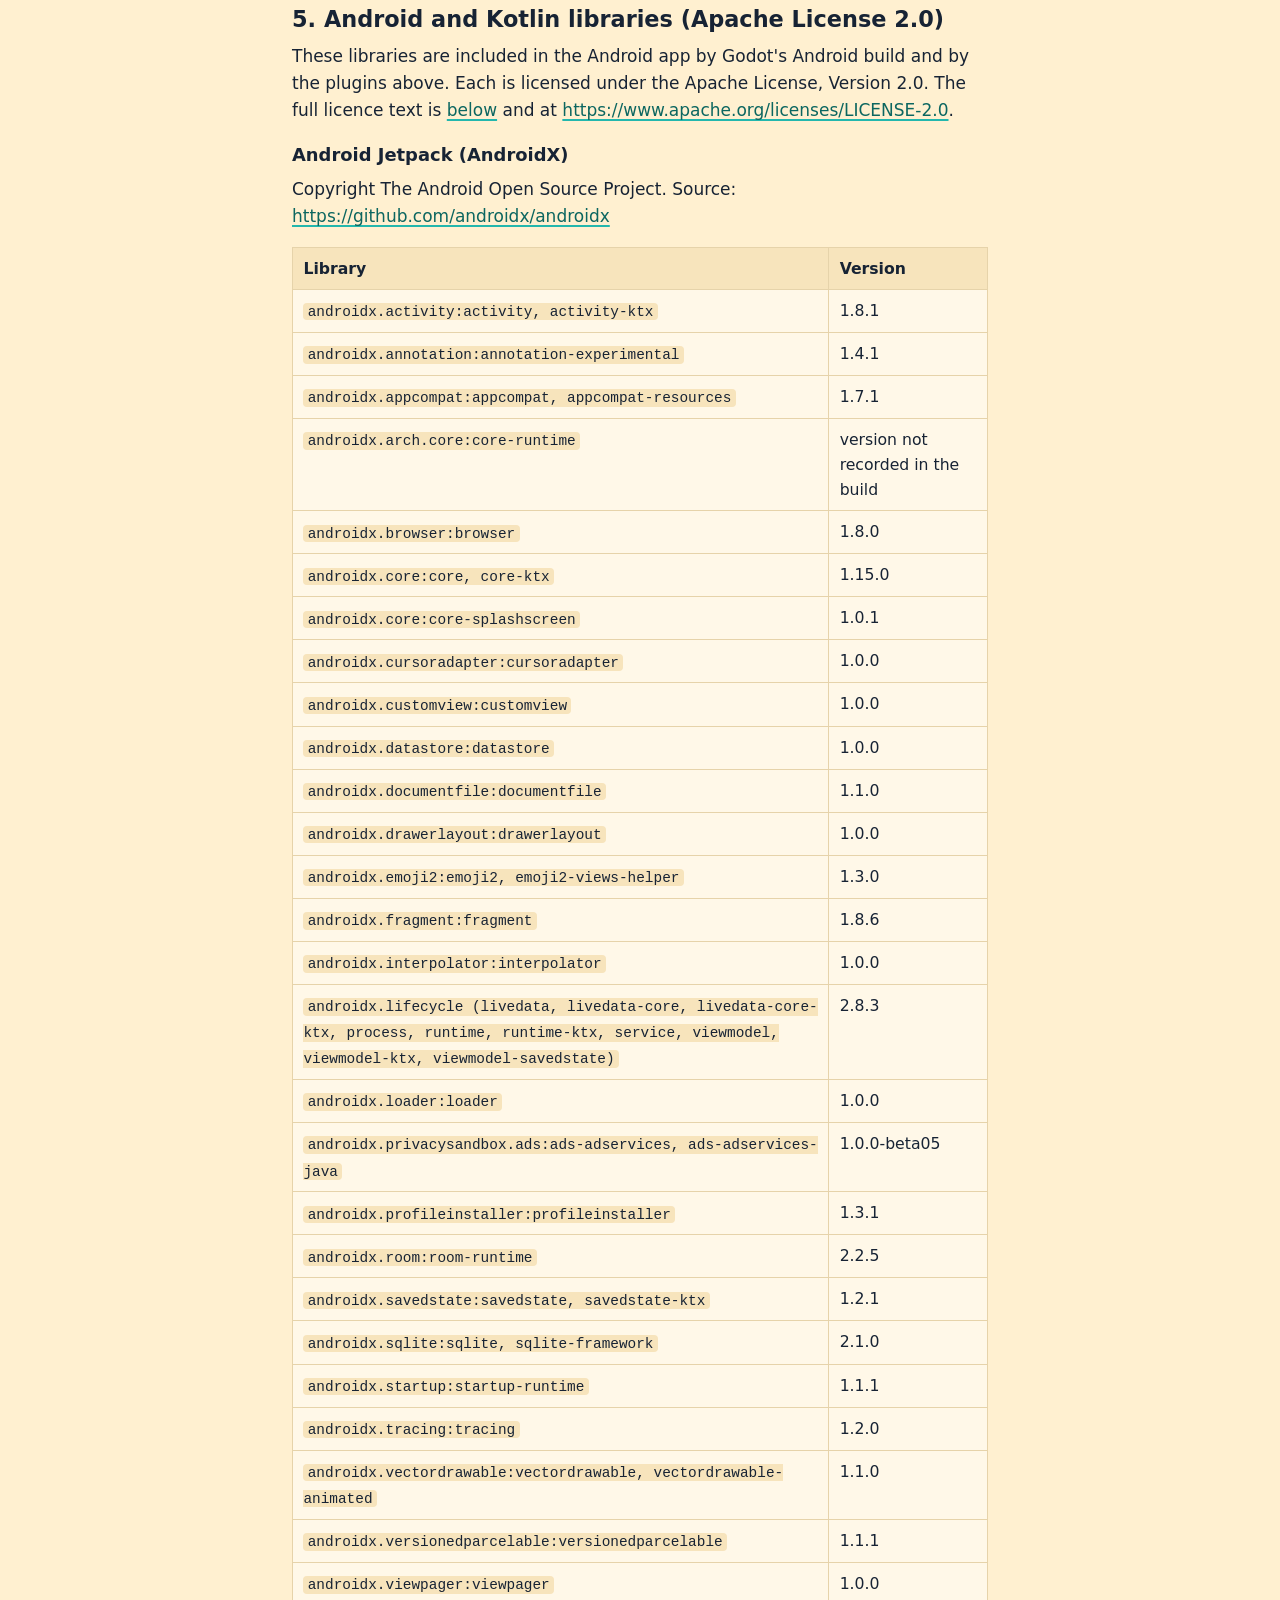
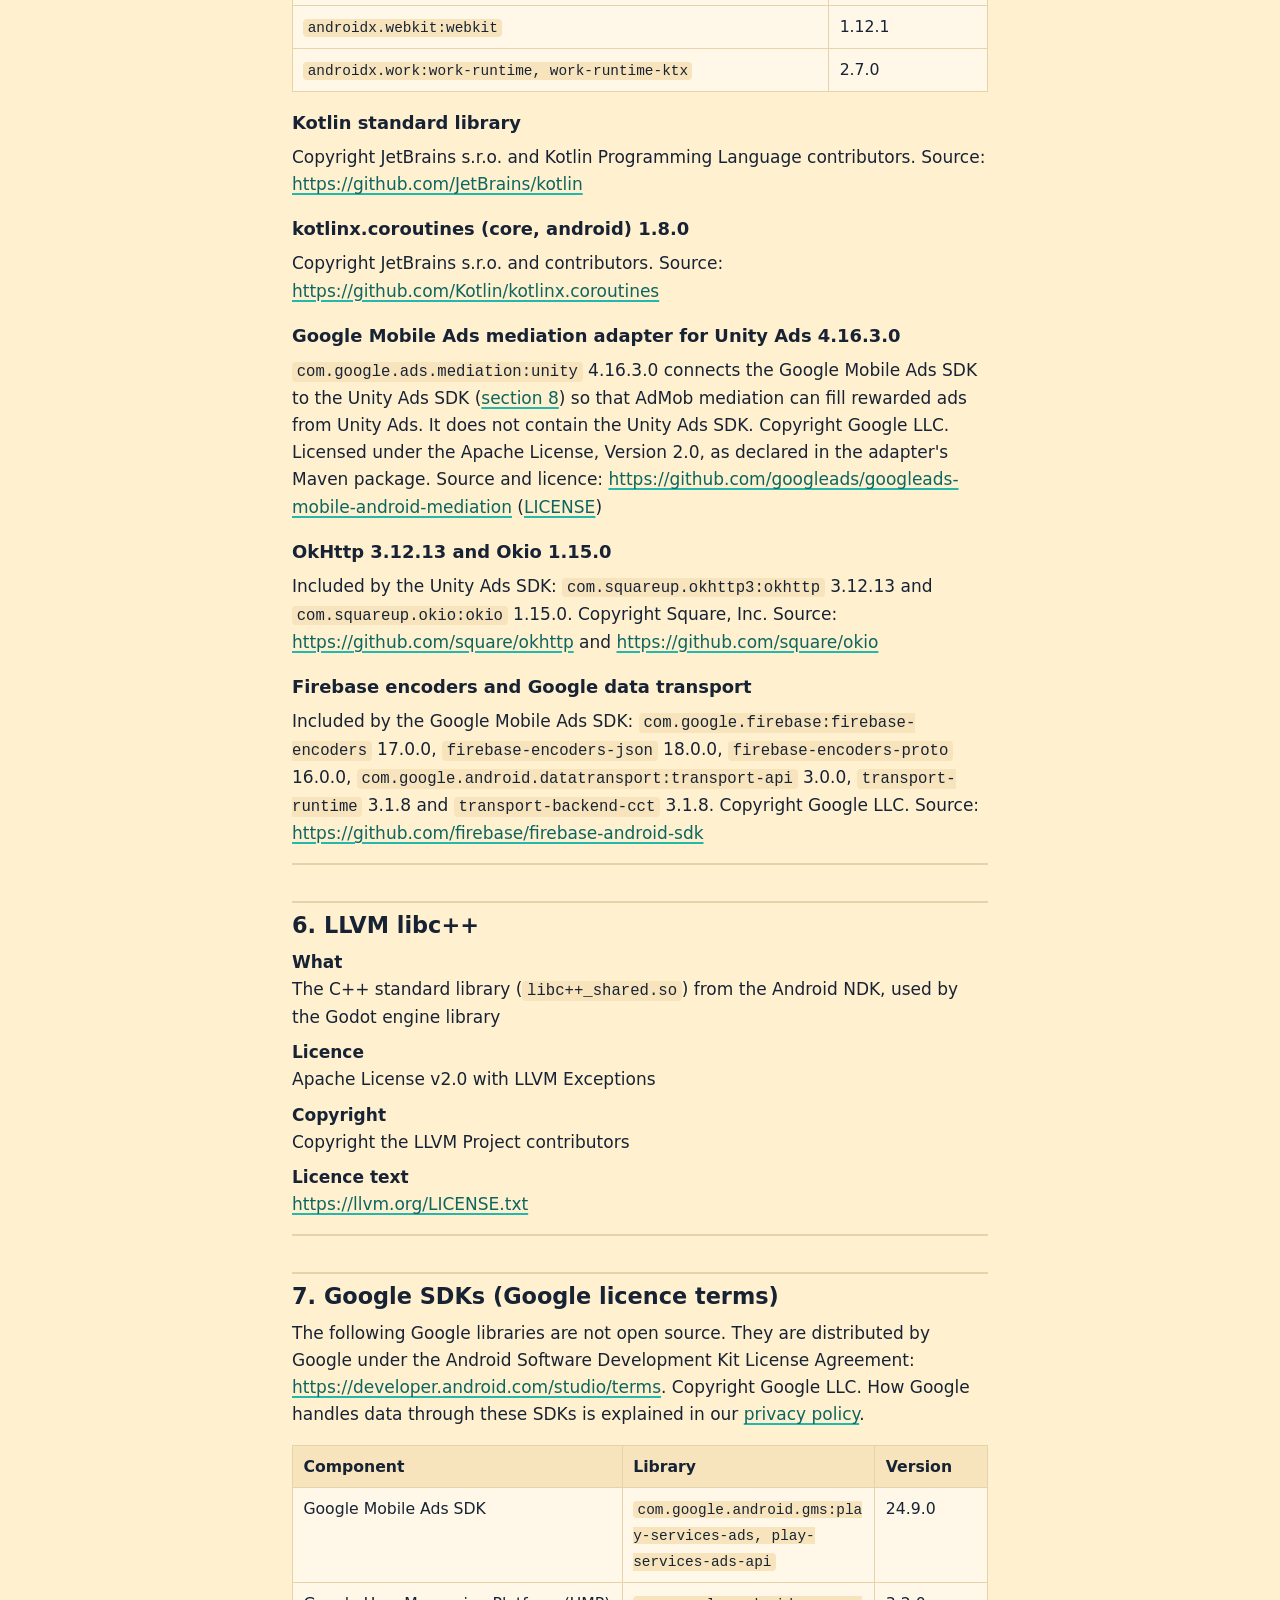
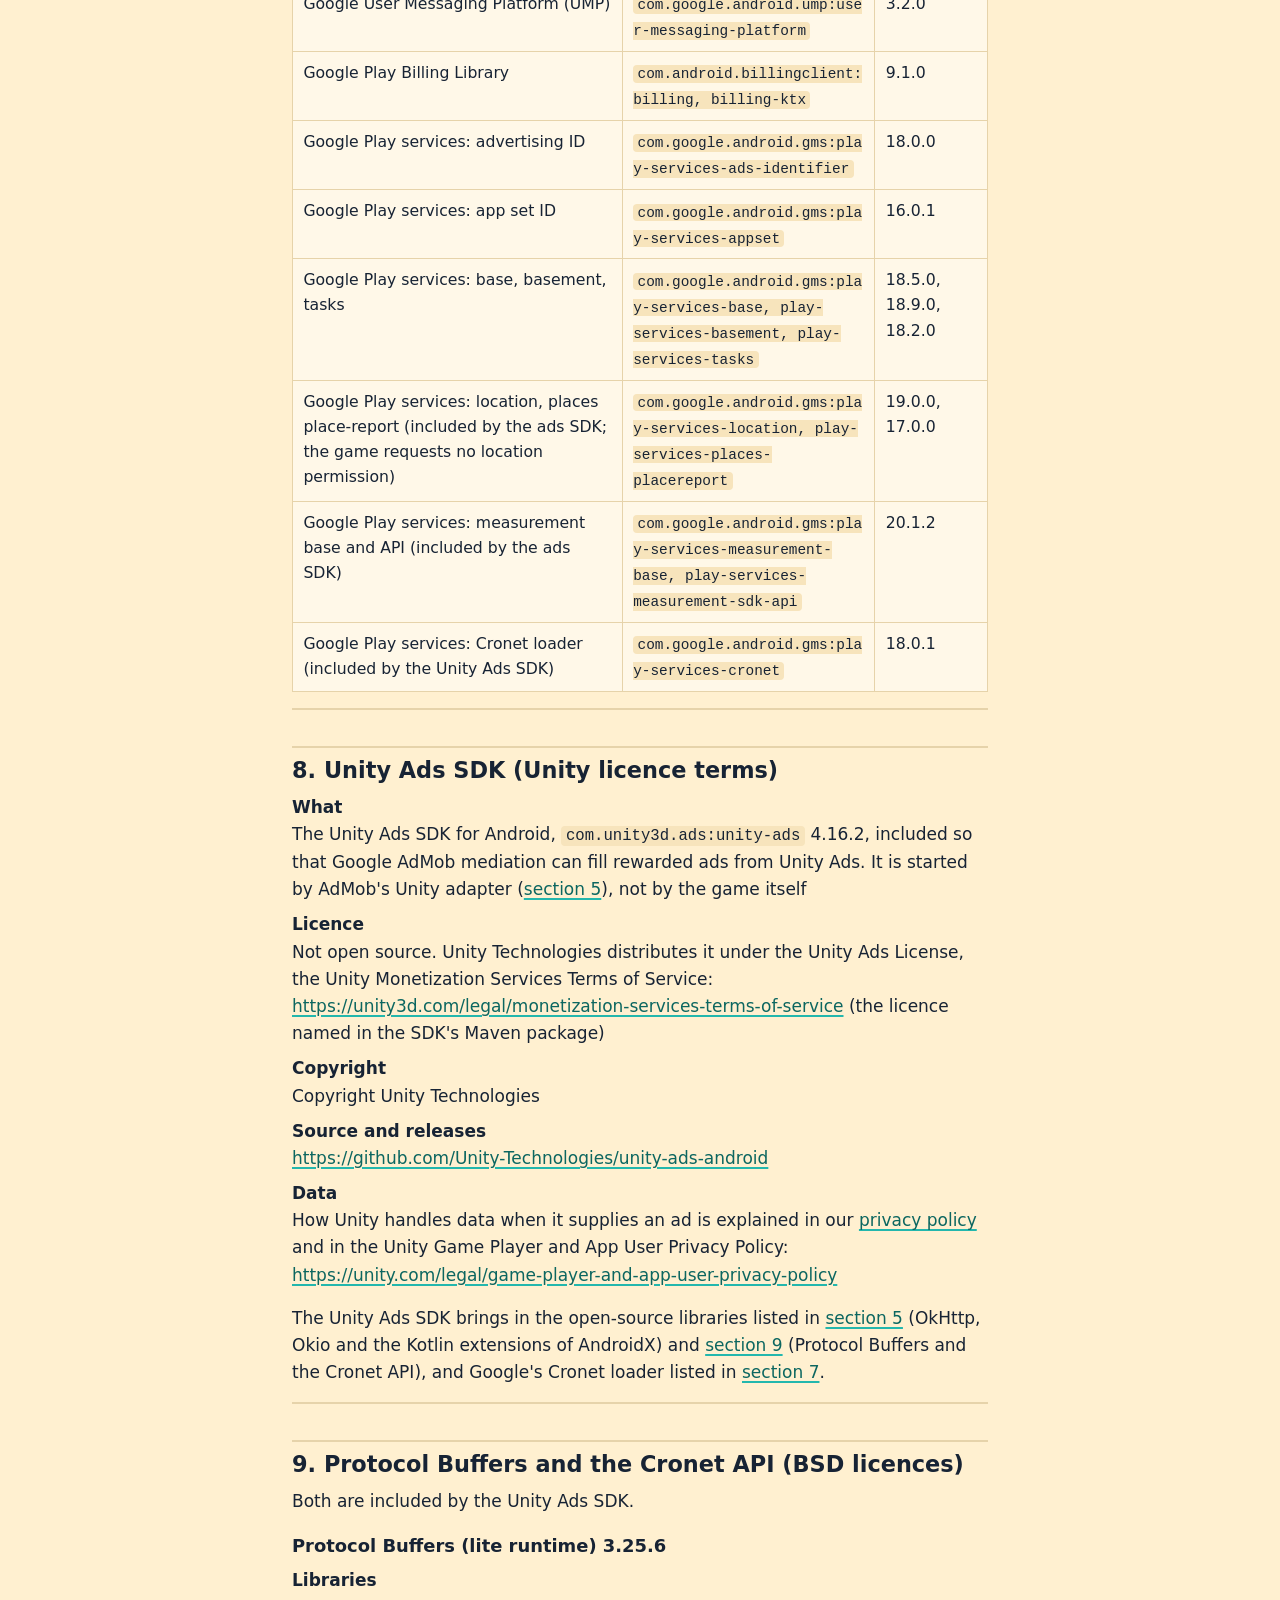
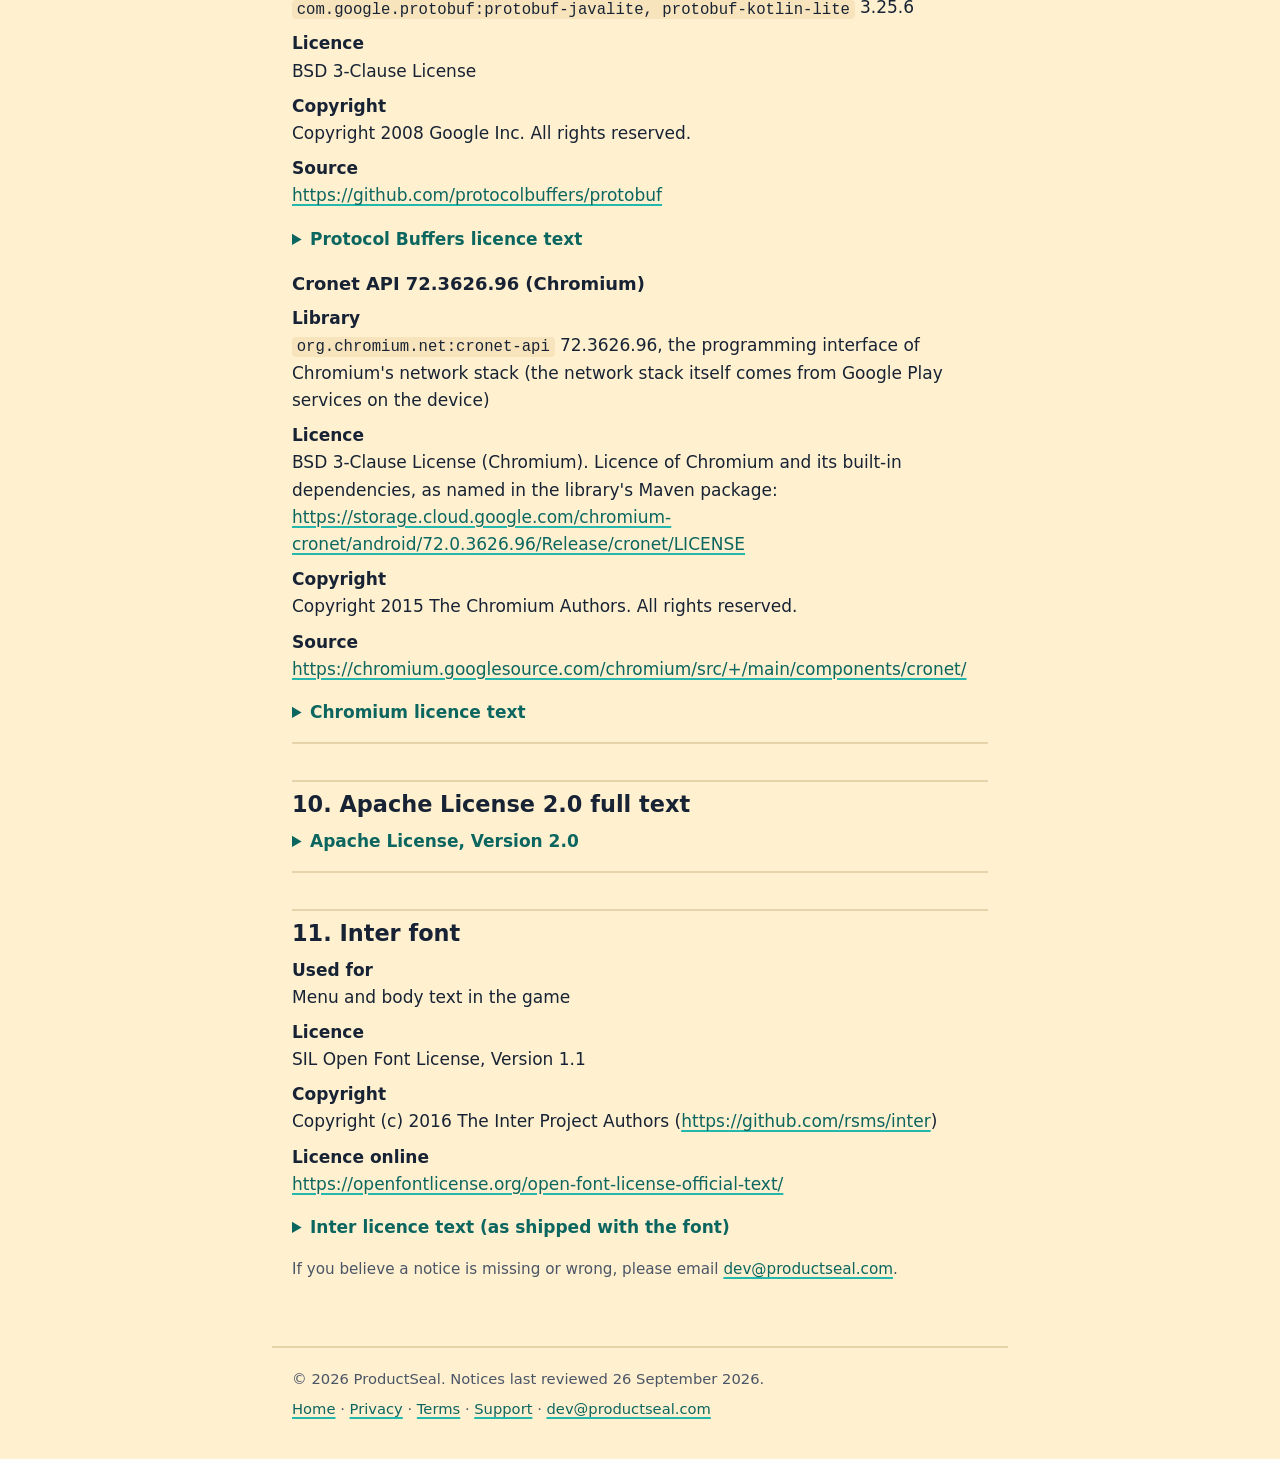
==== commit 863f7b20: "docs(licenses): add Unity Ads SDK, Google's Unity adapter and their libraries Unity Ads mediation (1" ====
--- a/licenses/index.html
+++ b/licenses/index.html
@@ -4,7 +4,7 @@
 <meta charset="utf-8">
 <meta name="viewport" content="width=device-width, initial-scale=1">
 <title>Licences - Rampstorm</title>
-<meta name="description" content="Open-source and third-party notices for Rampstorm: Godot Engine, Fredoka, Godot plugins, Android libraries and Google SDKs.">
+<meta name="description" content="Open-source and third-party notices for Rampstorm: Godot Engine, Fredoka, Godot plugins, Android libraries, Google SDKs and the Unity Ads SDK.">
 <link rel="stylesheet" href="../style.css">
 </head>
 <body>
@@ -38,6 +38,8 @@
       <li><a href="#apache">Android and Kotlin libraries (Apache License 2.0)</a></li>
       <li><a href="#llvm">LLVM libc++</a></li>
       <li><a href="#google">Google SDKs (Google licence terms)</a></li>
+      <li><a href="#unity-ads">Unity Ads SDK (Unity licence terms)</a></li>
+      <li><a href="#bsd">Protocol Buffers and the Cronet API (BSD licences)</a></li>
       <li><a href="#apache-text">Apache License 2.0 full text</a></li>
       <li><a href="#inter">Inter font</a></li>
     </ol>
@@ -263,7 +265,7 @@
       <table>
         <thead><tr><th scope="col">Library</th><th scope="col">Version</th></tr></thead>
         <tbody>
-          <tr><td><code>androidx.activity:activity</code></td><td>1.8.1</td></tr>
+          <tr><td><code>androidx.activity:activity, activity-ktx</code></td><td>1.8.1</td></tr>
           <tr><td><code>androidx.annotation:annotation-experimental</code></td><td>1.4.1</td></tr>
           <tr><td><code>androidx.appcompat:appcompat, appcompat-resources</code></td><td>1.7.1</td></tr>
           <tr><td><code>androidx.arch.core:core-runtime</code></td><td>version not recorded in the build</td></tr>
@@ -278,12 +280,12 @@
           <tr><td><code>androidx.emoji2:emoji2, emoji2-views-helper</code></td><td>1.3.0</td></tr>
           <tr><td><code>androidx.fragment:fragment</code></td><td>1.8.6</td></tr>
           <tr><td><code>androidx.interpolator:interpolator</code></td><td>1.0.0</td></tr>
-          <tr><td><code>androidx.lifecycle (livedata, livedata-core, livedata-core-ktx, process, runtime, service, viewmodel, viewmodel-savedstate)</code></td><td>2.8.3</td></tr>
+          <tr><td><code>androidx.lifecycle (livedata, livedata-core, livedata-core-ktx, process, runtime, runtime-ktx, service, viewmodel, viewmodel-ktx, viewmodel-savedstate)</code></td><td>2.8.3</td></tr>
           <tr><td><code>androidx.loader:loader</code></td><td>1.0.0</td></tr>
           <tr><td><code>androidx.privacysandbox.ads:ads-adservices, ads-adservices-java</code></td><td>1.0.0-beta05</td></tr>
           <tr><td><code>androidx.profileinstaller:profileinstaller</code></td><td>1.3.1</td></tr>
           <tr><td><code>androidx.room:room-runtime</code></td><td>2.2.5</td></tr>
-          <tr><td><code>androidx.savedstate:savedstate</code></td><td>1.2.1</td></tr>
+          <tr><td><code>androidx.savedstate:savedstate, savedstate-ktx</code></td><td>1.2.1</td></tr>
           <tr><td><code>androidx.sqlite:sqlite, sqlite-framework</code></td><td>2.1.0</td></tr>
           <tr><td><code>androidx.startup:startup-runtime</code></td><td>1.1.1</td></tr>
           <tr><td><code>androidx.tracing:tracing</code></td><td>1.2.0</td></tr>
@@ -291,7 +293,7 @@
           <tr><td><code>androidx.versionedparcelable:versionedparcelable</code></td><td>1.1.1</td></tr>
           <tr><td><code>androidx.viewpager:viewpager</code></td><td>1.0.0</td></tr>
           <tr><td><code>androidx.webkit:webkit</code></td><td>1.12.1</td></tr>
-          <tr><td><code>androidx.work:work-runtime</code></td><td>2.7.0</td></tr>
+          <tr><td><code>androidx.work:work-runtime, work-runtime-ktx</code></td><td>2.7.0</td></tr>
         </tbody>
       </table>
     </div>
@@ -301,6 +303,12 @@
 
     <h3>kotlinx.coroutines (core, android) 1.8.0</h3>
     <p>Copyright JetBrains s.r.o. and contributors. Source: <a href="https://github.com/Kotlin/kotlinx.coroutines">https://github.com/Kotlin/kotlinx.coroutines</a></p>
+
+    <h3>Google Mobile Ads mediation adapter for Unity Ads 4.16.3.0</h3>
+    <p><code>com.google.ads.mediation:unity</code> 4.16.3.0 connects the Google Mobile Ads SDK to the Unity Ads SDK (<a href="#unity-ads">section 8</a>) so that AdMob mediation can fill rewarded ads from Unity Ads. It does not contain the Unity Ads SDK. Copyright Google LLC. Licensed under the Apache License, Version 2.0, as declared in the adapter's Maven package. Source and licence: <a href="https://github.com/googleads/googleads-mobile-android-mediation">https://github.com/googleads/googleads-mobile-android-mediation</a> (<a href="https://github.com/googleads/googleads-mobile-android-mediation/blob/main/LICENSE">LICENSE</a>)</p>
+
+    <h3>OkHttp 3.12.13 and Okio 1.15.0</h3>
+    <p>Included by the Unity Ads SDK: <code>com.squareup.okhttp3:okhttp</code> 3.12.13 and <code>com.squareup.okio:okio</code> 1.15.0. Copyright Square, Inc. Source: <a href="https://github.com/square/okhttp">https://github.com/square/okhttp</a> and <a href="https://github.com/square/okio">https://github.com/square/okio</a></p>
 
     <h3>Firebase encoders and Google data transport</h3>
     <p>Included by the Google Mobile Ads SDK: <code>com.google.firebase:firebase-encoders</code> 17.0.0, <code>firebase-encoders-json</code> 18.0.0, <code>firebase-encoders-proto</code> 16.0.0, <code>com.google.android.datatransport:transport-api</code> 3.0.0, <code>transport-runtime</code> 3.1.8 and <code>transport-backend-cct</code> 3.1.8. Copyright Google LLC. Source: <a href="https://github.com/firebase/firebase-android-sdk">https://github.com/firebase/firebase-android-sdk</a></p>
@@ -331,13 +339,112 @@
           <tr><td>Google Play services: base, basement, tasks</td><td><code>com.google.android.gms:play-services-base, play-services-basement, play-services-tasks</code></td><td>18.5.0, 18.9.0, 18.2.0</td></tr>
           <tr><td>Google Play services: location, places place-report (included by the ads SDK; the game requests no location permission)</td><td><code>com.google.android.gms:play-services-location, play-services-places-placereport</code></td><td>19.0.0, 17.0.0</td></tr>
           <tr><td>Google Play services: measurement base and API (included by the ads SDK)</td><td><code>com.google.android.gms:play-services-measurement-base, play-services-measurement-sdk-api</code></td><td>20.1.2</td></tr>
+          <tr><td>Google Play services: Cronet loader (included by the Unity Ads SDK)</td><td><code>com.google.android.gms:play-services-cronet</code></td><td>18.0.1</td></tr>
         </tbody>
       </table>
     </div>
   </section>
 
+  <section class="component" id="unity-ads">
+    <h2>8. Unity Ads SDK (Unity licence terms)</h2>
+    <dl class="facts">
+      <dt>What</dt><dd>The Unity Ads SDK for Android, <code>com.unity3d.ads:unity-ads</code> 4.16.2, included so that Google AdMob mediation can fill rewarded ads from Unity Ads. It is started by AdMob's Unity adapter (<a href="#apache">section 5</a>), not by the game itself</dd>
+      <dt>Licence</dt><dd>Not open source. Unity Technologies distributes it under the Unity Ads License, the Unity Monetization Services Terms of Service: <a href="https://unity3d.com/legal/monetization-services-terms-of-service">https://unity3d.com/legal/monetization-services-terms-of-service</a> (the licence named in the SDK's Maven package)</dd>
+      <dt>Copyright</dt><dd>Copyright Unity Technologies</dd>
+      <dt>Source and releases</dt><dd><a href="https://github.com/Unity-Technologies/unity-ads-android">https://github.com/Unity-Technologies/unity-ads-android</a></dd>
+      <dt>Data</dt><dd>How Unity handles data when it supplies an ad is explained in our <a href="../privacy/index.html">privacy policy</a> and in the Unity Game Player and App User Privacy Policy: <a href="https://unity.com/legal/game-player-and-app-user-privacy-policy">https://unity.com/legal/game-player-and-app-user-privacy-policy</a></dd>
+    </dl>
+    <p>The Unity Ads SDK brings in the open-source libraries listed in <a href="#apache">section 5</a> (OkHttp, Okio and the Kotlin extensions of AndroidX) and <a href="#bsd">section 9</a> (Protocol Buffers and the Cronet API), and Google's Cronet loader listed in <a href="#google">section 7</a>.</p>
+  </section>
+
+  <section class="component" id="bsd">
+    <h2>9. Protocol Buffers and the Cronet API (BSD licences)</h2>
+    <p>Both are included by the Unity Ads SDK.</p>
+
+    <h3>Protocol Buffers (lite runtime) 3.25.6</h3>
+    <dl class="facts">
+      <dt>Libraries</dt><dd><code>com.google.protobuf:protobuf-javalite, protobuf-kotlin-lite</code> 3.25.6</dd>
+      <dt>Licence</dt><dd>BSD 3-Clause License</dd>
+      <dt>Copyright</dt><dd>Copyright 2008 Google Inc. All rights reserved.</dd>
+      <dt>Source</dt><dd><a href="https://github.com/protocolbuffers/protobuf">https://github.com/protocolbuffers/protobuf</a></dd>
+    </dl>
+    <details>
+      <summary>Protocol Buffers licence text</summary>
+      <pre class="license">Copyright 2008 Google Inc.  All rights reserved.
+
+Redistribution and use in source and binary forms, with or without
+modification, are permitted provided that the following conditions are
+met:
+
+    * Redistributions of source code must retain the above copyright
+notice, this list of conditions and the following disclaimer.
+    * Redistributions in binary form must reproduce the above
+copyright notice, this list of conditions and the following disclaimer
+in the documentation and/or other materials provided with the
+distribution.
+    * Neither the name of Google Inc. nor the names of its
+contributors may be used to endorse or promote products derived from
+this software without specific prior written permission.
+
+THIS SOFTWARE IS PROVIDED BY THE COPYRIGHT HOLDERS AND CONTRIBUTORS
+&quot;AS IS&quot; AND ANY EXPRESS OR IMPLIED WARRANTIES, INCLUDING, BUT NOT
+LIMITED TO, THE IMPLIED WARRANTIES OF MERCHANTABILITY AND FITNESS FOR
+A PARTICULAR PURPOSE ARE DISCLAIMED. IN NO EVENT SHALL THE COPYRIGHT
+OWNER OR CONTRIBUTORS BE LIABLE FOR ANY DIRECT, INDIRECT, INCIDENTAL,
+SPECIAL, EXEMPLARY, OR CONSEQUENTIAL DAMAGES (INCLUDING, BUT NOT
+LIMITED TO, PROCUREMENT OF SUBSTITUTE GOODS OR SERVICES; LOSS OF USE,
+DATA, OR PROFITS; OR BUSINESS INTERRUPTION) HOWEVER CAUSED AND ON ANY
+THEORY OF LIABILITY, WHETHER IN CONTRACT, STRICT LIABILITY, OR TORT
+(INCLUDING NEGLIGENCE OR OTHERWISE) ARISING IN ANY WAY OUT OF THE USE
+OF THIS SOFTWARE, EVEN IF ADVISED OF THE POSSIBILITY OF SUCH DAMAGE.
+
+Code generated by the Protocol Buffer compiler is owned by the owner
+of the input file used when generating it.  This code is not
+standalone and requires a support library to be linked with it.  This
+support library is itself covered by the above license.</pre>
+    </details>
+
+    <h3>Cronet API 72.3626.96 (Chromium)</h3>
+    <dl class="facts">
+      <dt>Library</dt><dd><code>org.chromium.net:cronet-api</code> 72.3626.96, the programming interface of Chromium's network stack (the network stack itself comes from Google Play services on the device)</dd>
+      <dt>Licence</dt><dd>BSD 3-Clause License (Chromium). Licence of Chromium and its built-in dependencies, as named in the library's Maven package: <a href="https://storage.cloud.google.com/chromium-cronet/android/72.0.3626.96/Release/cronet/LICENSE">https://storage.cloud.google.com/chromium-cronet/android/72.0.3626.96/Release/cronet/LICENSE</a></dd>
+      <dt>Copyright</dt><dd>Copyright 2015 The Chromium Authors. All rights reserved.</dd>
+      <dt>Source</dt><dd><a href="https://chromium.googlesource.com/chromium/src/+/main/components/cronet/">https://chromium.googlesource.com/chromium/src/+/main/components/cronet/</a></dd>
+    </dl>
+    <details>
+      <summary>Chromium licence text</summary>
+      <pre class="license">Copyright 2015 The Chromium Authors. All rights reserved.
+
+Redistribution and use in source and binary forms, with or without
+modification, are permitted provided that the following conditions are
+met:
+
+    * Redistributions of source code must retain the above copyright
+notice, this list of conditions and the following disclaimer.
+    * Redistributions in binary form must reproduce the above
+copyright notice, this list of conditions and the following disclaimer
+in the documentation and/or other materials provided with the
+distribution.
+    * Neither the name of Google Inc. nor the names of its
+contributors may be used to endorse or promote products derived from
+this software without specific prior written permission.
+
+THIS SOFTWARE IS PROVIDED BY THE COPYRIGHT HOLDERS AND CONTRIBUTORS
+&quot;AS IS&quot; AND ANY EXPRESS OR IMPLIED WARRANTIES, INCLUDING, BUT NOT
+LIMITED TO, THE IMPLIED WARRANTIES OF MERCHANTABILITY AND FITNESS FOR
+A PARTICULAR PURPOSE ARE DISCLAIMED. IN NO EVENT SHALL THE COPYRIGHT
+OWNER OR CONTRIBUTORS BE LIABLE FOR ANY DIRECT, INDIRECT, INCIDENTAL,
+SPECIAL, EXEMPLARY, OR CONSEQUENTIAL DAMAGES (INCLUDING, BUT NOT
+LIMITED TO, PROCUREMENT OF SUBSTITUTE GOODS OR SERVICES; LOSS OF USE,
+DATA, OR PROFITS; OR BUSINESS INTERRUPTION) HOWEVER CAUSED AND ON ANY
+THEORY OF LIABILITY, WHETHER IN CONTRACT, STRICT LIABILITY, OR TORT
+(INCLUDING NEGLIGENCE OR OTHERWISE) ARISING IN ANY WAY OUT OF THE USE
+OF THIS SOFTWARE, EVEN IF ADVISED OF THE POSSIBILITY OF SUCH DAMAGE.</pre>
+    </details>
+  </section>
+
   <section class="component" id="apache-text">
-    <h2>8. Apache License 2.0 full text</h2>
+    <h2>10. Apache License 2.0 full text</h2>
     <details>
       <summary>Apache License, Version 2.0</summary>
       <pre class="license">                                 Apache License
@@ -545,7 +652,7 @@
   </section>
 
   <section class="component" id="inter">
-    <h2>9. Inter font</h2>
+    <h2>11. Inter font</h2>
     <dl class="facts">
       <dt>Used for</dt><dd>Menu and body text in the game</dd>
       <dt>Licence</dt><dd>SIL Open Font License, Version 1.1</dd>
@@ -654,7 +761,7 @@
 </main>
 
 <footer class="site-footer wrap">
-  <p>&copy; 2026 ProductSeal. Notices last reviewed 13 September 2026.</p>
+  <p>&copy; 2026 ProductSeal. Notices last reviewed 26 September 2026.</p>
   <p><a href="../index.html">Home</a> &middot; <a href="../privacy/index.html">Privacy</a> &middot; <a href="../terms/index.html">Terms</a> &middot; <a href="../support/index.html">Support</a> &middot; <a href="mailto:dev@productseal.com">dev@productseal.com</a></p>
 </footer>
 </body>
